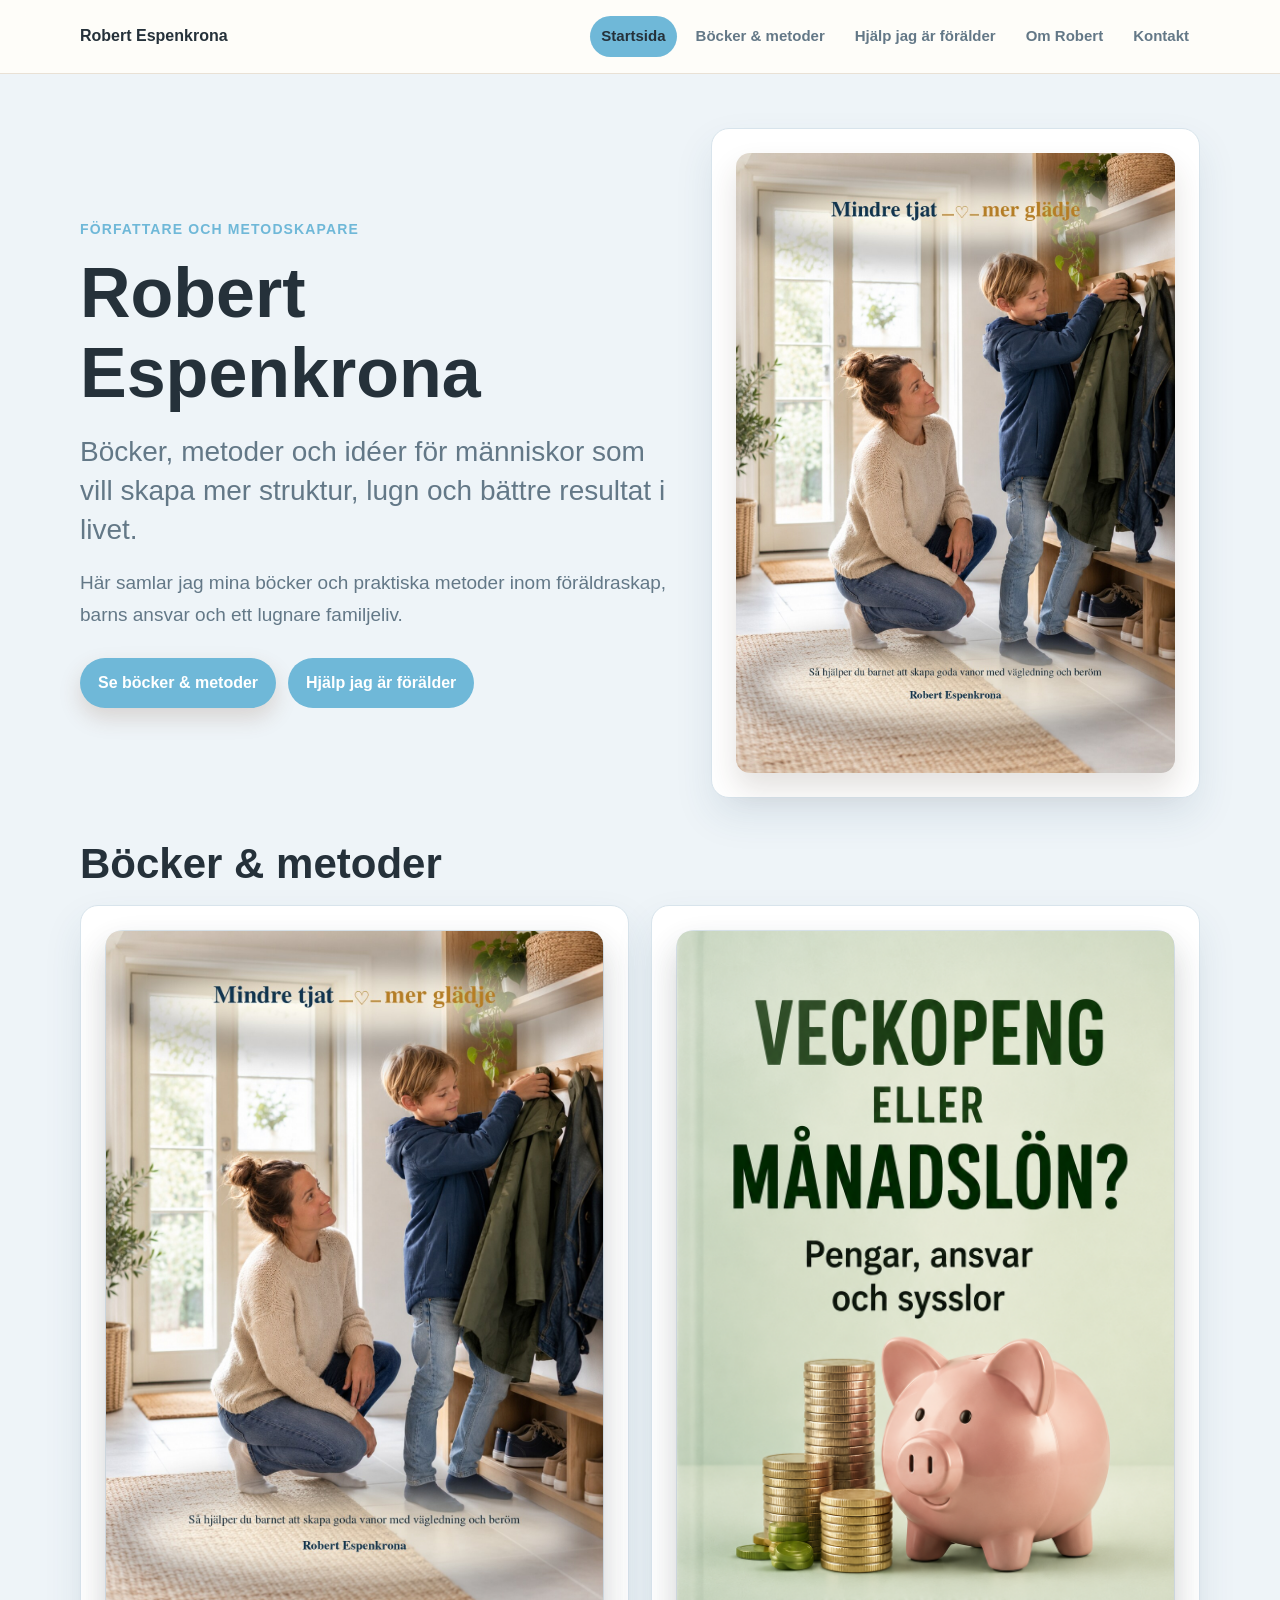
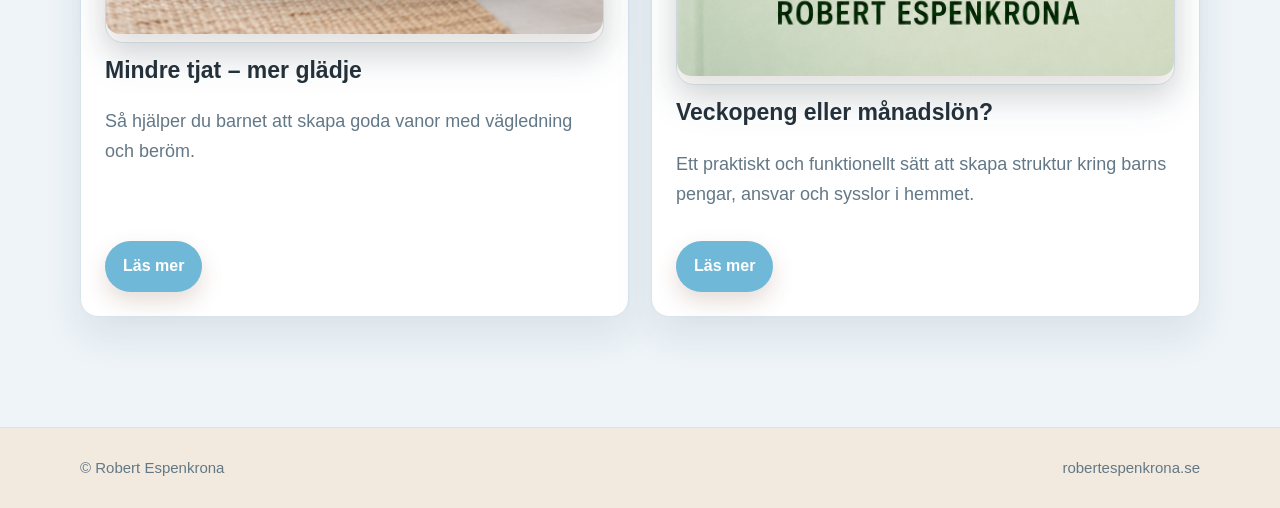
==== index.html @ df51373f "Uppdatera webbplatsen med Mindre tjat – mer glädje" ====
﻿<!doctype html>
<html lang="sv">
<head>
  <meta charset="UTF-8">
  <meta name="viewport" content="width=device-width, initial-scale=1">
  <title>Robert Espenkrona – böcker, metoder och idéer</title>
  <meta name="description" content="Robert Espenkrona skriver praktiska böcker om föräldraskap, barns ansvar och ett lugnare familjeliv.">
  <link rel="canonical" href="https://robertespenkrona.se/">
  <link rel="stylesheet" href="style.css">
</head>
<body>
  <header class="site-header">
    <div class="nav-wrap">
      <a class="brand" href="index.html">Robert Espenkrona</a>
      <nav class="nav" aria-label="Huvudmeny">
        <a href="index.html" aria-current="page">Startsida</a>
        <a href="bocker.html">Böcker &amp; metoder</a>
        <a href="hjalp-jag-ar-foralder.html">Hjälp jag är förälder</a>
        <a href="om-robert.html">Om Robert</a>
        <a href="kontakt.html">Kontakt</a>
      </nav>
    </div>
  </header>

  <main class="page">
    <section class="hero">
      <div>
        <p class="eyebrow">Författare och metodskapare</p>
        <h1>Robert Espenkrona</h1>
        <p class="lead">Böcker, metoder och idéer för människor som vill skapa mer struktur, lugn och bättre resultat i livet.</p>
        <p class="intro">Här samlar jag mina böcker och praktiska metoder inom föräldraskap, barns ansvar och ett lugnare familjeliv.</p>
        <div class="actions">
          <a class="button" href="bocker.html">Se böcker &amp; metoder</a>
          <a class="button secondary" href="hjalp-jag-ar-foralder.html">Hjälp jag är förälder</a>
        </div>
      </div>
      <div class="book-visual hero-image" aria-label="Böcker av Robert Espenkrona">
        <img src="bilder/mindre-tjat-mer-gladje.jpg" alt="Bokomslag till Mindre tjat – mer glädje av Robert Espenkrona">
      </div>
    </section>

    <section class="section">
      <h2>Böcker &amp; metoder</h2>
      <div class="grid two">
        <article class="card">
          <div class="cover"><img src="bilder/mindre-tjat-mer-gladje.jpg" alt="Mindre tjat – mer glädje – bok om vägledning, beröm och goda vanor"></div>
          <h3>Mindre tjat – mer glädje</h3>
          <p>Så hjälper du barnet att skapa goda vanor med vägledning och beröm.</p>
          <a class="button" href="mindre-tjat-mer-gladje.html">Läs mer</a>
        </article>
        <article class="card">
          <div class="cover"><img src="bilder/veckopeng-eller-manadslon.png" alt="Veckopeng eller månadslön – bok om barns pengar och ansvar"></div>
          <h3>Veckopeng eller månadslön?</h3>
          <p>Ett praktiskt och funktionellt sätt att skapa struktur kring barns pengar, ansvar och sysslor i hemmet.</p>
          <a class="button" href="veckopeng-eller-manadslon.html">Läs mer</a>
        </article>
      </div>
    </section>
  </main>

  <footer class="footer">
    <div class="footer-inner">
      <span>© Robert Espenkrona</span>
      <span>robertespenkrona.se</span>
    </div>
  </footer>
</body>
</html>
---- style.css ----
:root {
  --bg: #eef4f8;
  --paper: #ffffff;
  --ink: #25313a;
  --muted: #637887;
  --line: #d8e4ec;
  --accent: #6fb8d8;
  --accent-dark: #4fa3cc;
  --soft: #6fb8d8;
  --green: #dfeef6;
  --blue: #6fb8d8;
  --shadow: 0 18px 38px rgba(38, 82, 110, 0.10);
  --radius: 18px;
  --max: 1120px;
}

* {
  box-sizing: border-box;
}

html {
  scroll-behavior: smooth;
}

body {
  margin: 0;
  color: var(--ink);
  background: var(--bg);
  font-family: Arial, Helvetica, sans-serif;
  line-height: 1.65;
}

a {
  color: inherit;
}

img {
  max-width: 100%;
}

.site-header {
  position: sticky;
  top: 0;
  z-index: 10;
  border-bottom: 1px solid rgba(231, 222, 209, 0.9);
  background: rgba(255, 253, 249, 0.94);
  backdrop-filter: blur(12px);
}

.nav-wrap {
  width: min(100% - 32px, var(--max));
  margin: 0 auto;
  padding: 16px 0;
  display: flex;
  align-items: center;
  justify-content: space-between;
  gap: 20px;
}

.brand {
  flex: 0 0 auto;
  font-weight: 800;
  text-decoration: none;
  letter-spacing: 0;
}

.nav {
  display: flex;
  flex-wrap: wrap;
  justify-content: flex-end;
  gap: 8px;
}

.nav a {
  padding: 8px 11px;
  border-radius: 999px;
  color: var(--muted);
  font-size: 15px;
  font-weight: 700;
  text-decoration: none;
}

.nav a:hover,
.nav a[aria-current="page"] {
  color: var(--ink);
  background: var(--soft);
}

.page {
  width: min(100% - 32px, var(--max));
  margin: 0 auto;
  padding: 54px 0 68px;
}

.hero,
.section,
.feature {
  margin-bottom: 42px;
}

.hero {
  display: grid;
  grid-template-columns: minmax(0, 1.1fr) minmax(280px, 0.9fr);
  gap: 34px;
  align-items: center;
}

.soft-hero {
  align-items: stretch;
}

.eyebrow {
  margin: 0 0 12px;
  color: var(--accent);
  font-size: 14px;
  font-weight: 800;
  letter-spacing: 0.08em;
  text-transform: uppercase;
}

h1,
h2,
h3 {
  margin: 0;
  color: var(--ink);
  line-height: 1.15;
  letter-spacing: 0;
}

h1 {
  max-width: 850px;
  margin-bottom: 18px;
  font-size: clamp(38px, 6vw, 70px);
}

h2 {
  margin-bottom: 16px;
  font-size: clamp(28px, 4vw, 42px);
}

h3 {
  margin-bottom: 10px;
  font-size: 23px;
}

p {
  margin: 0 0 18px;
  font-size: 18px;
}

.lead {
  max-width: 760px;
  color: var(--muted);
  font-size: clamp(21px, 3vw, 28px);
  line-height: 1.4;
}

.intro,
.section-intro {
  max-width: 800px;
  color: var(--muted);
  font-size: 19px;
}

.section-intro {
  margin-bottom: 26px;
}

.actions {
  display: flex;
  flex-wrap: wrap;
  gap: 12px;
  margin-top: 28px;
}

.button {
  display: inline-flex;
  align-items: center;
  justify-content: center;
  min-height: 46px;
  padding: 12px 18px;
  border: 0;
  border-radius: 999px;
  color: #ffffff;
  background: var(--accent);
  box-shadow: 0 10px 22px rgba(117, 69, 41, 0.18);
  font-weight: 800;
  text-align: center;
  text-decoration: none;
}

.button:hover {
  background: var(--accent-dark);
}

.button.secondary {
  color: #ffffff;
  background: var(--accent);
  border-color: var(--accent);
  box-shadow: none;
}

.book-visual,
.cover {
  border: 1px solid var(--line);
  border-radius: var(--radius);
  background: var(--paper);
  box-shadow: var(--shadow);
}

.book-visual {
  min-height: 360px;
  padding: 24px;
  display: grid;
  place-items: center;
}

.book-visual img,
.cover img {
  width: 100%;
  height: auto;
  border-radius: 14px;
  box-shadow: 0 16px 30px rgba(55, 42, 31, 0.14);
}

.grid {
  display: grid;
  grid-template-columns: repeat(3, minmax(0, 1fr));
  gap: 22px;
}

.grid.two,
.info-grid {
  grid-template-columns: repeat(2, minmax(0, 1fr));
}

.info-grid {
  display: grid;
  gap: 18px;
}

.card,
.mini-card {
  border: 1px solid var(--line);
  border-radius: var(--radius);
  background: var(--paper);
  box-shadow: var(--shadow);
}

.card {
  display: flex;
  flex-direction: column;
  gap: 14px;
  min-height: 100%;
  padding: 24px;
}

.mini-card {
  padding: 22px;
}

.card p,
.mini-card p {
  color: var(--muted);
}

.card h2 {
  margin-top: 0;
  margin-bottom: 10px;
  font-size: 23px;
}

.card .button {
  align-self: flex-start;
  margin-top: auto;
}

.price {
  display: inline-flex;
  width: fit-content;
  padding: 6px 11px;
  border-radius: 999px;
  background: var(--green);
  color: #304438;
  font-weight: 800;
}

.content {
  max-width: 880px;
}

.content section {
  margin-top: 36px;
  padding-top: 28px;
  border-top: 1px solid var(--line);
}

.note {
  padding: 24px;
  border: 1px solid var(--line);
  border-radius: var(--radius);
  background: var(--paper);
  box-shadow: var(--shadow);
}

.note h2 {
  font-size: 30px;
}

.contact-box {
  width: min(100%, 660px);
  padding: 26px;
  border: 1px solid var(--line);
  border-radius: var(--radius);
  background: var(--paper);
  box-shadow: var(--shadow);
}

.cta-section {
  display: flex;
  align-items: center;
  justify-content: space-between;
  gap: 26px;
  padding: 30px;
  border: 1px solid var(--line);
  border-radius: var(--radius);
  background: var(--paper);
  box-shadow: var(--shadow);
}

.cta-section p {
  color: var(--muted);
}

.cta-section .button {
  flex: 0 0 auto;
}

.footer {
  border-top: 1px solid var(--line);
  color: var(--muted);
  background: #f2eadf;
}

.footer-inner {
  width: min(100% - 32px, var(--max));
  margin: 0 auto;
  padding: 28px 0;
  display: flex;
  justify-content: space-between;
  gap: 18px;
  flex-wrap: wrap;
  font-size: 15px;
}

@media (max-width: 900px) {
  .nav-wrap,
  .hero,
  .cta-section {
    display: block;
  }

  .nav {
    justify-content: flex-start;
    margin-top: 12px;
  }

  .book-visual,
  .note {
    margin-top: 28px;
    min-height: 0;
  }

  .grid,
  .grid.two,
  .info-grid {
    grid-template-columns: 1fr;
  }

  .cta-section .button {
    margin-top: 10px;
  }
}

@media (max-width: 560px) {
  .page {
    width: min(100% - 24px, var(--max));
    padding: 34px 0 52px;
  }

  .nav-wrap {
    width: min(100% - 24px, var(--max));
  }

  .nav {
    gap: 6px;
  }

  .nav a {
    padding: 7px 9px;
    font-size: 14px;
  }

  h1 {
    font-size: 36px;
  }

  .lead {
    font-size: 21px;
  }

  .actions,
  .button {
    width: 100%;
  }

  .card,
  .note,
  .contact-box,
  .cta-section {
    padding: 20px;
  }
}
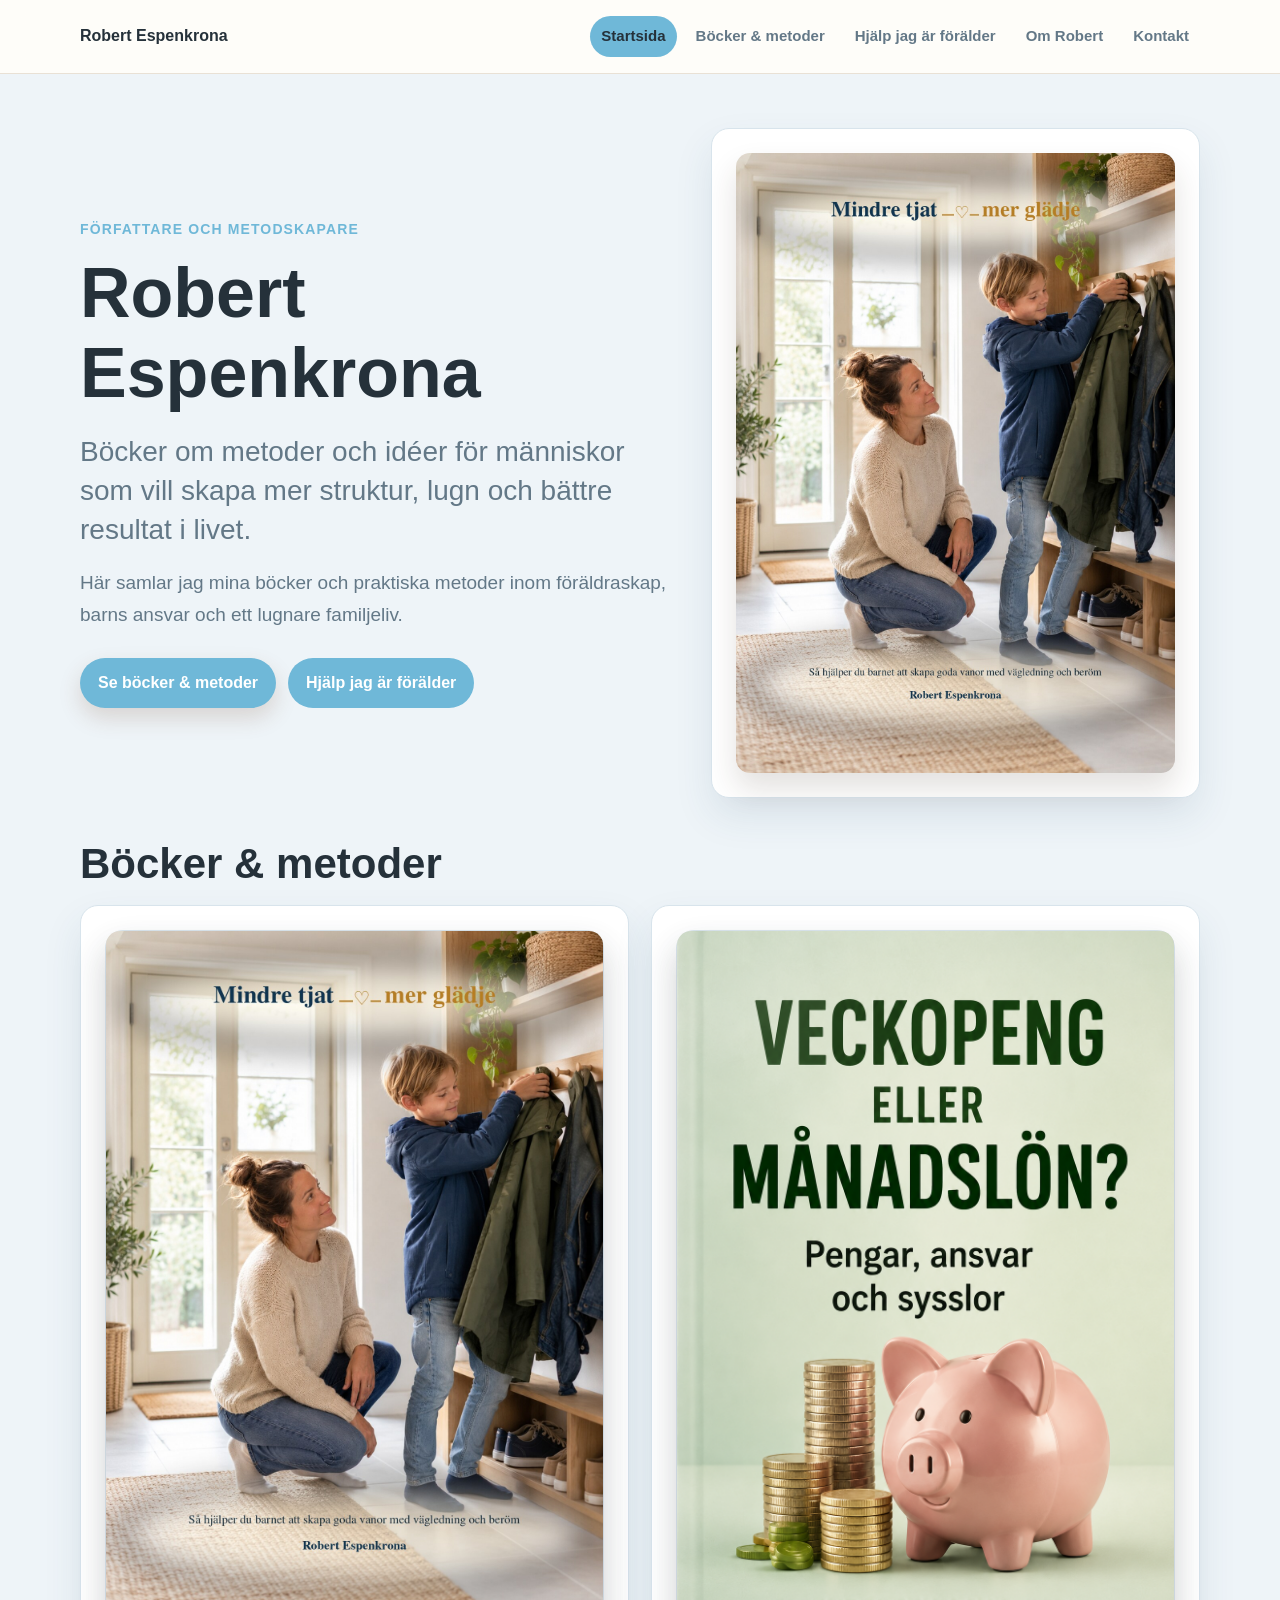
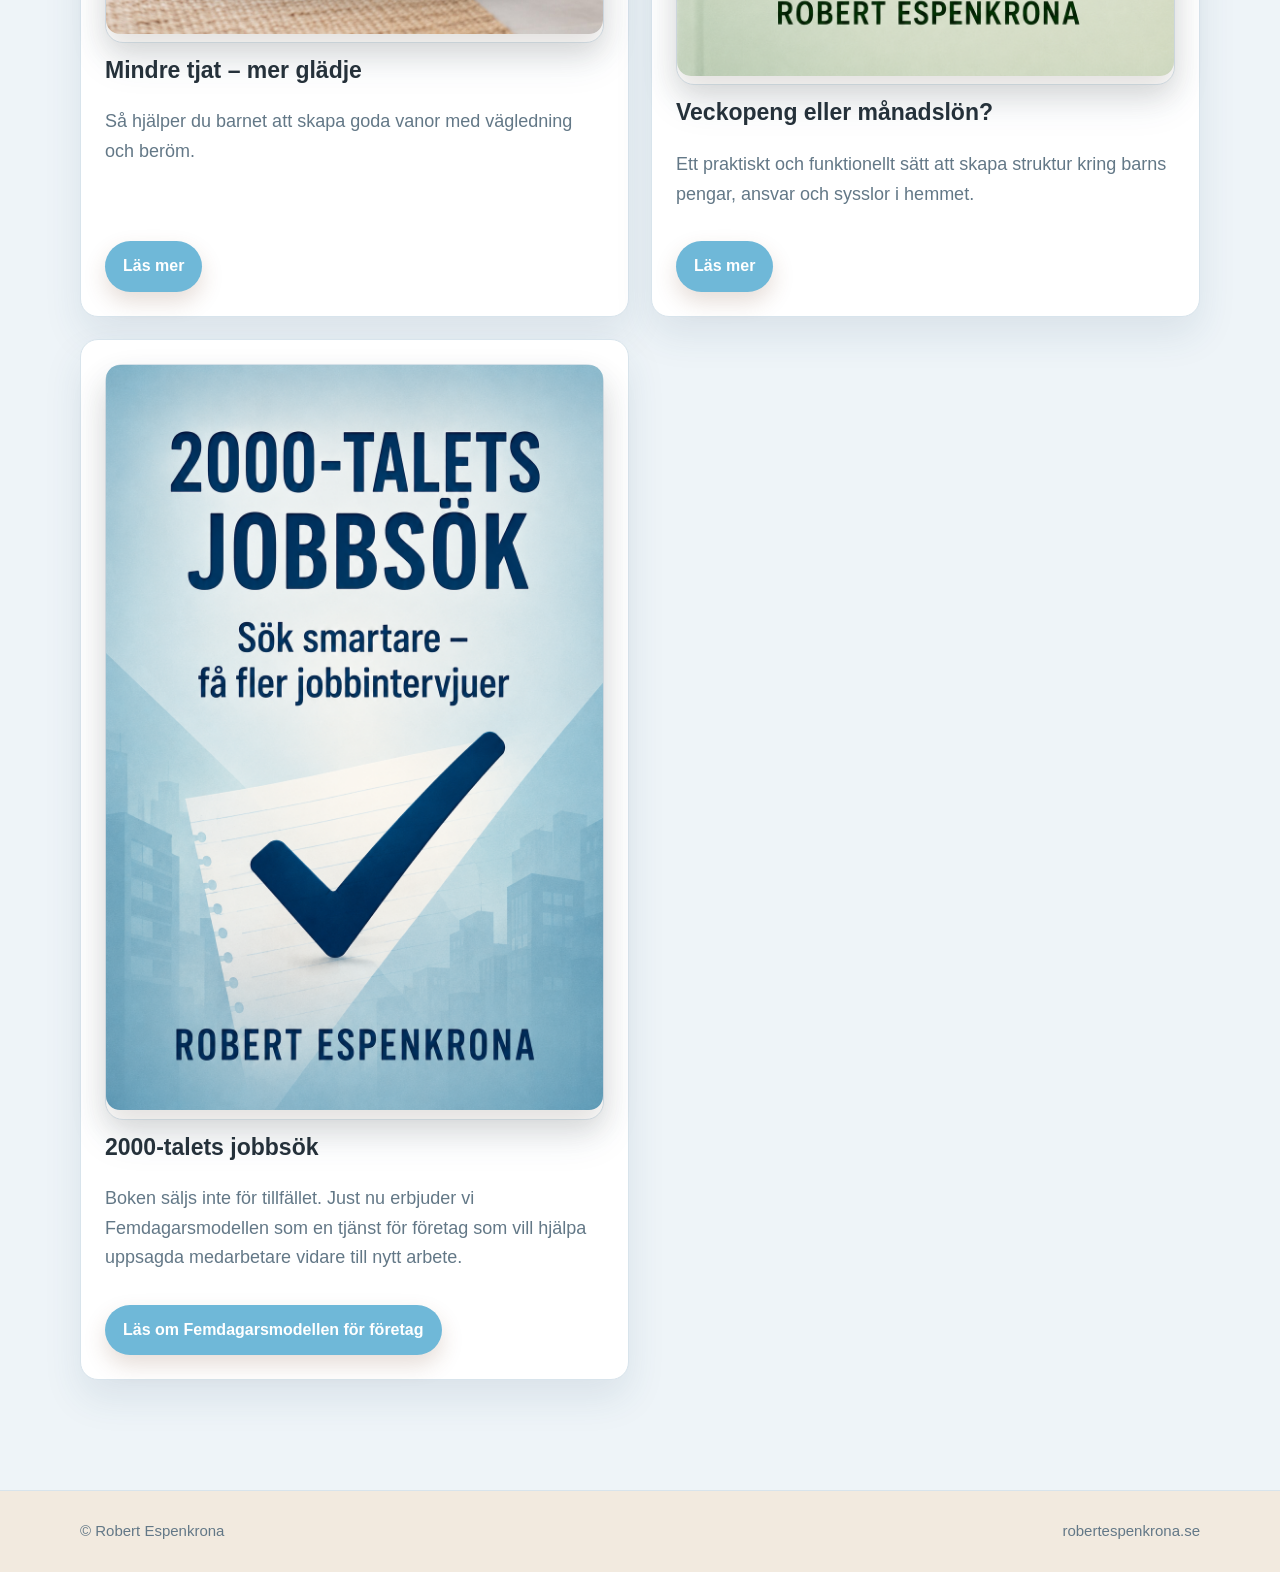
==== commit 633063aa: "Samla böckerna på startsidan och ta bort den separata boksidan" ====
--- a/index.html
+++ b/index.html
@@ -14,7 +14,7 @@
       <a class="brand" href="index.html">Robert Espenkrona</a>
       <nav class="nav" aria-label="Huvudmeny">
         <a href="index.html" aria-current="page">Startsida</a>
-        <a href="bocker.html">Böcker &amp; metoder</a>
+        <a href="#bocker-metoder">Böcker &amp; metoder</a>
         <a href="hjalp-jag-ar-foralder.html">Hjälp jag är förälder</a>
         <a href="om-robert.html">Om Robert</a>
         <a href="kontakt.html">Kontakt</a>
@@ -27,10 +27,10 @@
       <div>
         <p class="eyebrow">Författare och metodskapare</p>
         <h1>Robert Espenkrona</h1>
-        <p class="lead">Böcker, metoder och idéer för människor som vill skapa mer struktur, lugn och bättre resultat i livet.</p>
+        <p class="lead">Böcker om metoder och idéer för människor som vill skapa mer struktur, lugn och bättre resultat i livet.</p>
         <p class="intro">Här samlar jag mina böcker och praktiska metoder inom föräldraskap, barns ansvar och ett lugnare familjeliv.</p>
         <div class="actions">
-          <a class="button" href="bocker.html">Se böcker &amp; metoder</a>
+          <a class="button" href="#bocker-metoder">Se böcker &amp; metoder</a>
           <a class="button secondary" href="hjalp-jag-ar-foralder.html">Hjälp jag är förälder</a>
         </div>
       </div>
@@ -39,7 +39,7 @@
       </div>
     </section>
 
-    <section class="section">
+    <section class="section" id="bocker-metoder">
       <h2>Böcker &amp; metoder</h2>
       <div class="grid two">
         <article class="card">
@@ -53,6 +53,12 @@
           <h3>Veckopeng eller månadslön?</h3>
           <p>Ett praktiskt och funktionellt sätt att skapa struktur kring barns pengar, ansvar och sysslor i hemmet.</p>
           <a class="button" href="veckopeng-eller-manadslon.html">Läs mer</a>
+        </article>
+        <article class="card">
+          <div class="cover"><img src="bilder/jobbsok.png" alt="2000-talets jobbsök – Robert Espenkrona"></div>
+          <h3>2000-talets jobbsök</h3>
+          <p>Boken säljs inte för tillfället. Just nu erbjuder vi Femdagarsmodellen som en tjänst för företag som vill hjälpa uppsagda medarbetare vidare till nytt arbete.</p>
+          <a class="button" href="https://femdagarsmodellen-foretag.robertespenkrona.se">Läs om Femdagarsmodellen för företag</a>
         </article>
       </div>
     </section>
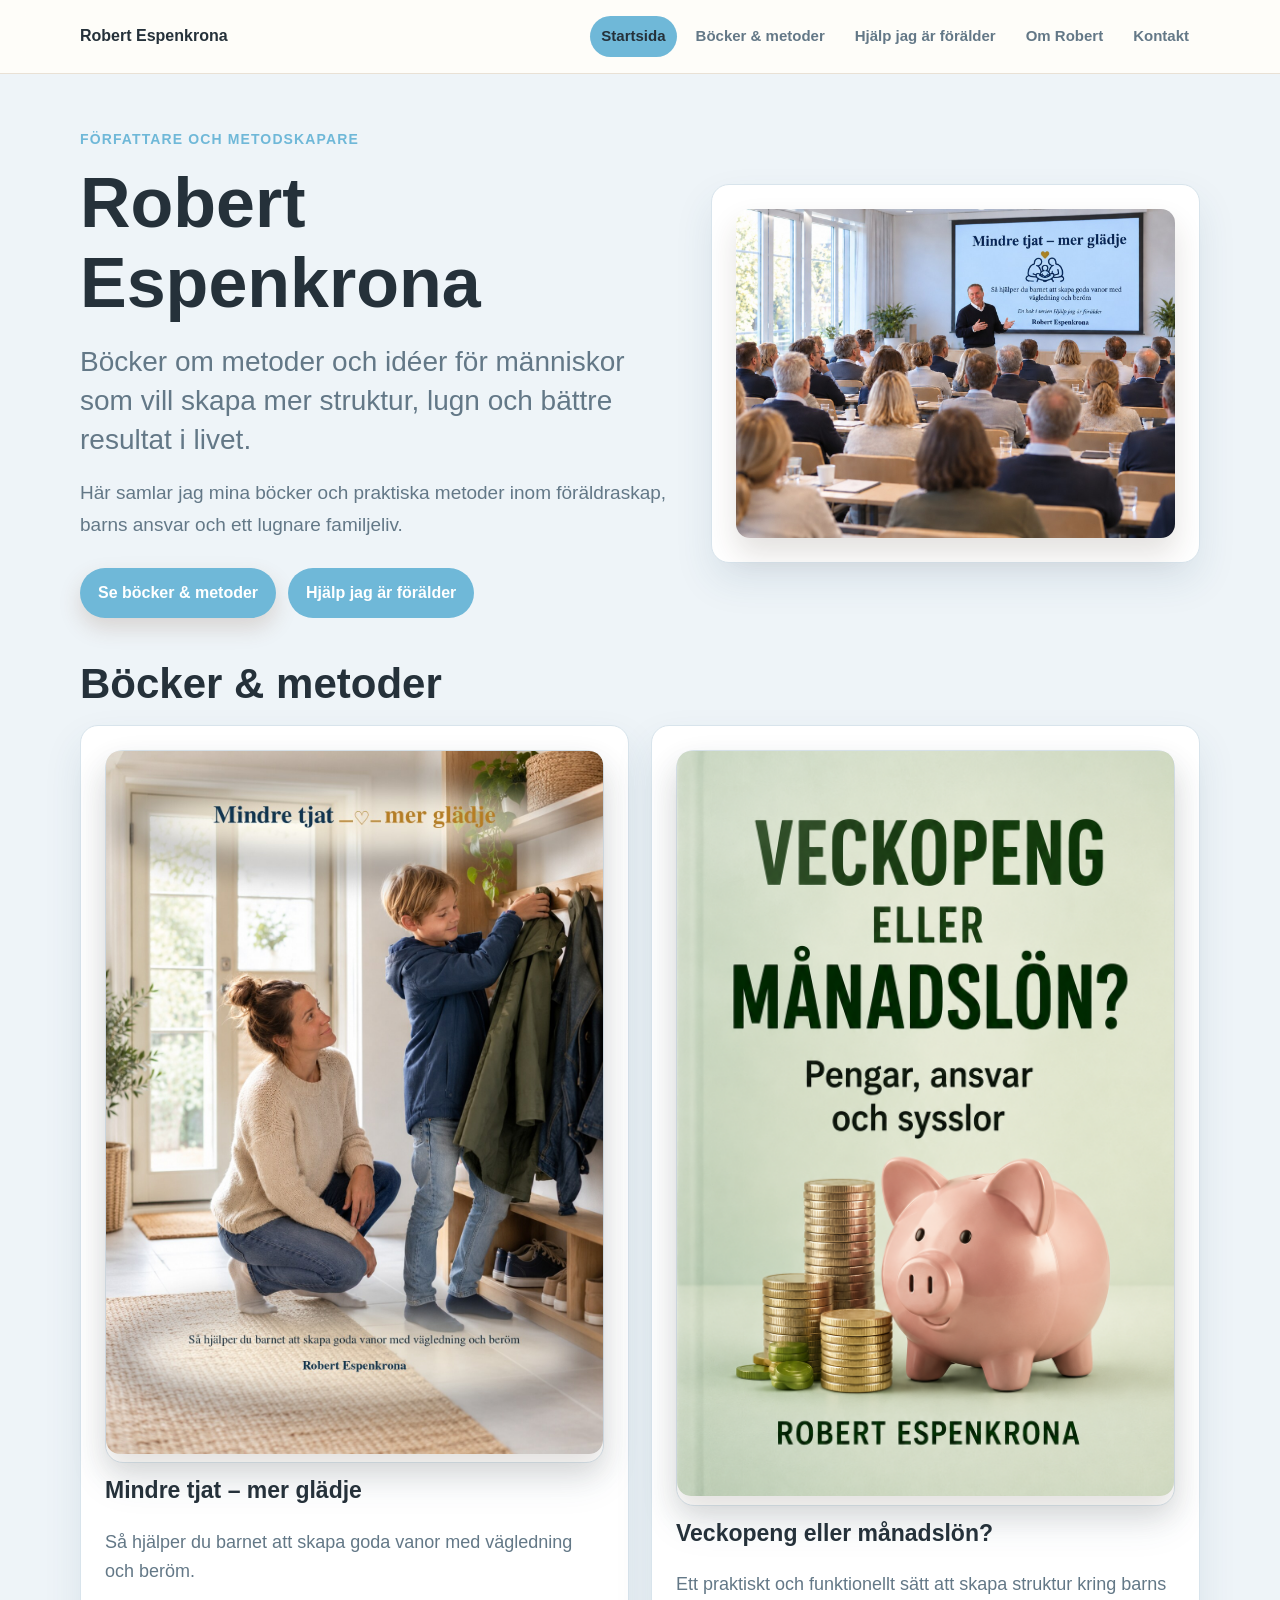
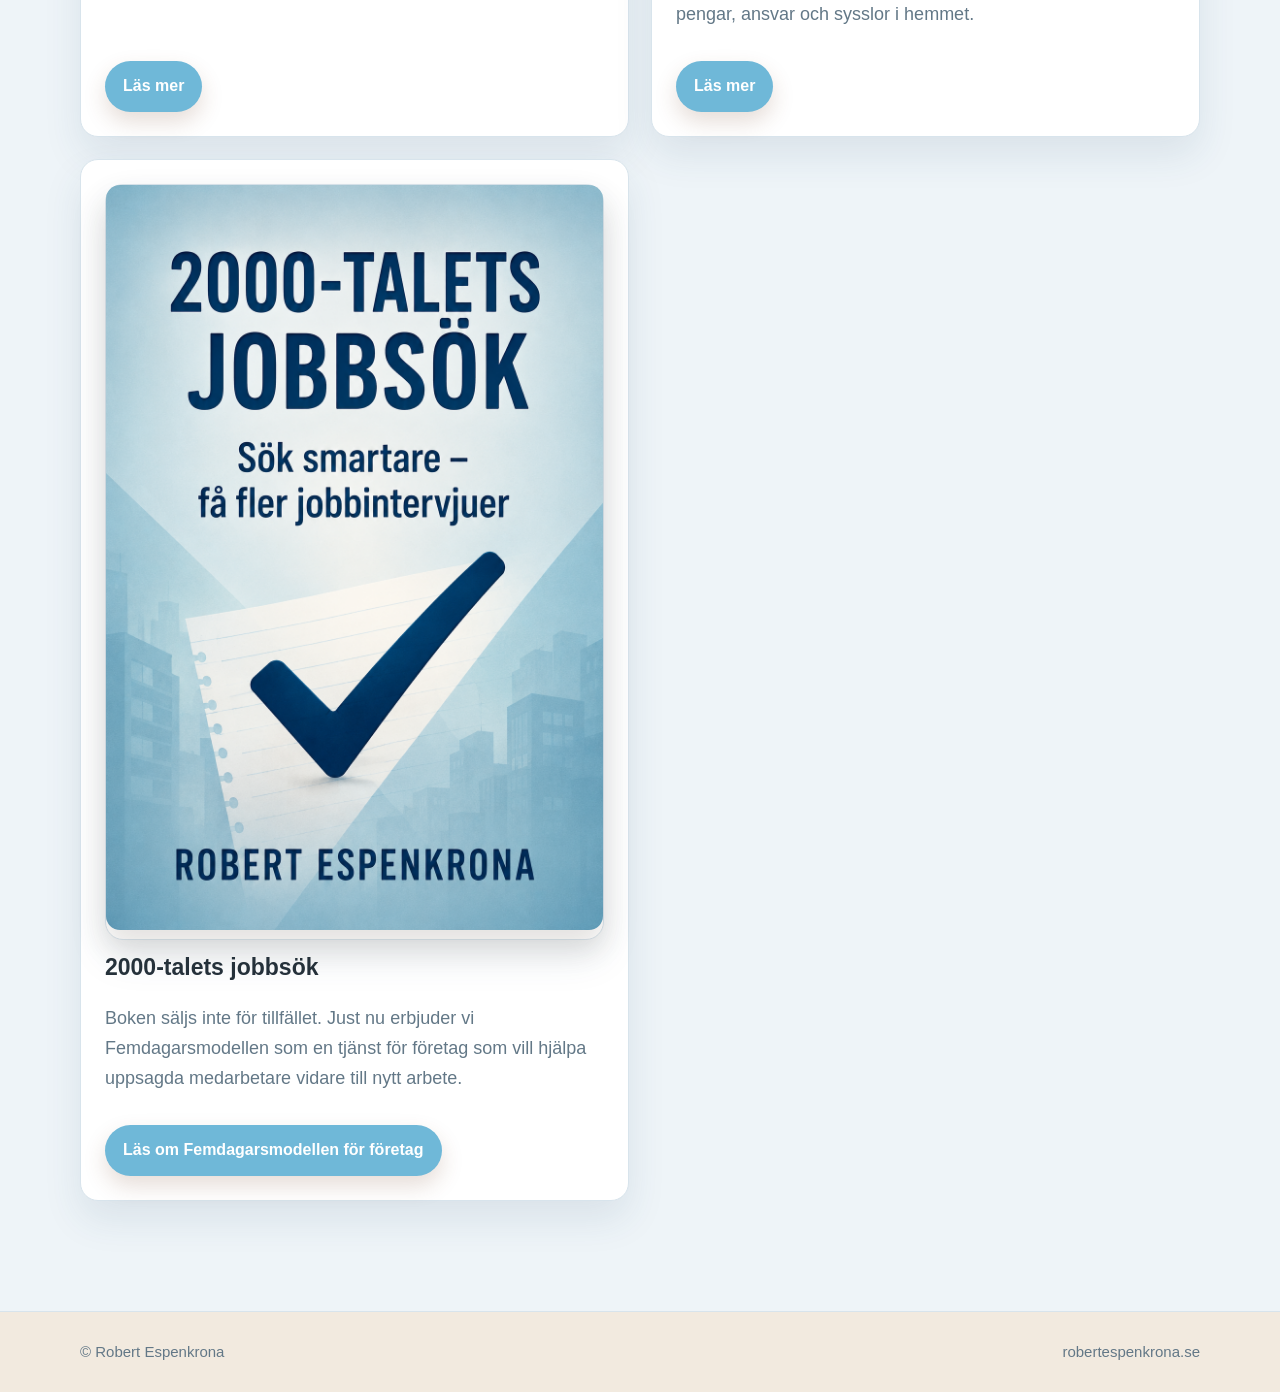
==== commit 6cfa89b2: "Byt startsidans bokomslag mot godkänd föreläsningsbild" ====
--- a/index.html
+++ b/index.html
@@ -34,8 +34,8 @@
           <a class="button secondary" href="hjalp-jag-ar-foralder.html">Hjälp jag är förälder</a>
         </div>
       </div>
-      <div class="book-visual hero-image" aria-label="Böcker av Robert Espenkrona">
-        <img src="bilder/mindre-tjat-mer-gladje.jpg" alt="Bokomslag till Mindre tjat – mer glädje av Robert Espenkrona">
+      <div class="book-visual hero-image" aria-label="Illustration av Robert som föreläsare">
+        <img src="bilder/robert-forelaser.jpg" alt="AI-skapad illustration av Robert Espenkrona som föreläser om Mindre tjat – mer glädje inför en grupp">
       </div>
     </section>
 
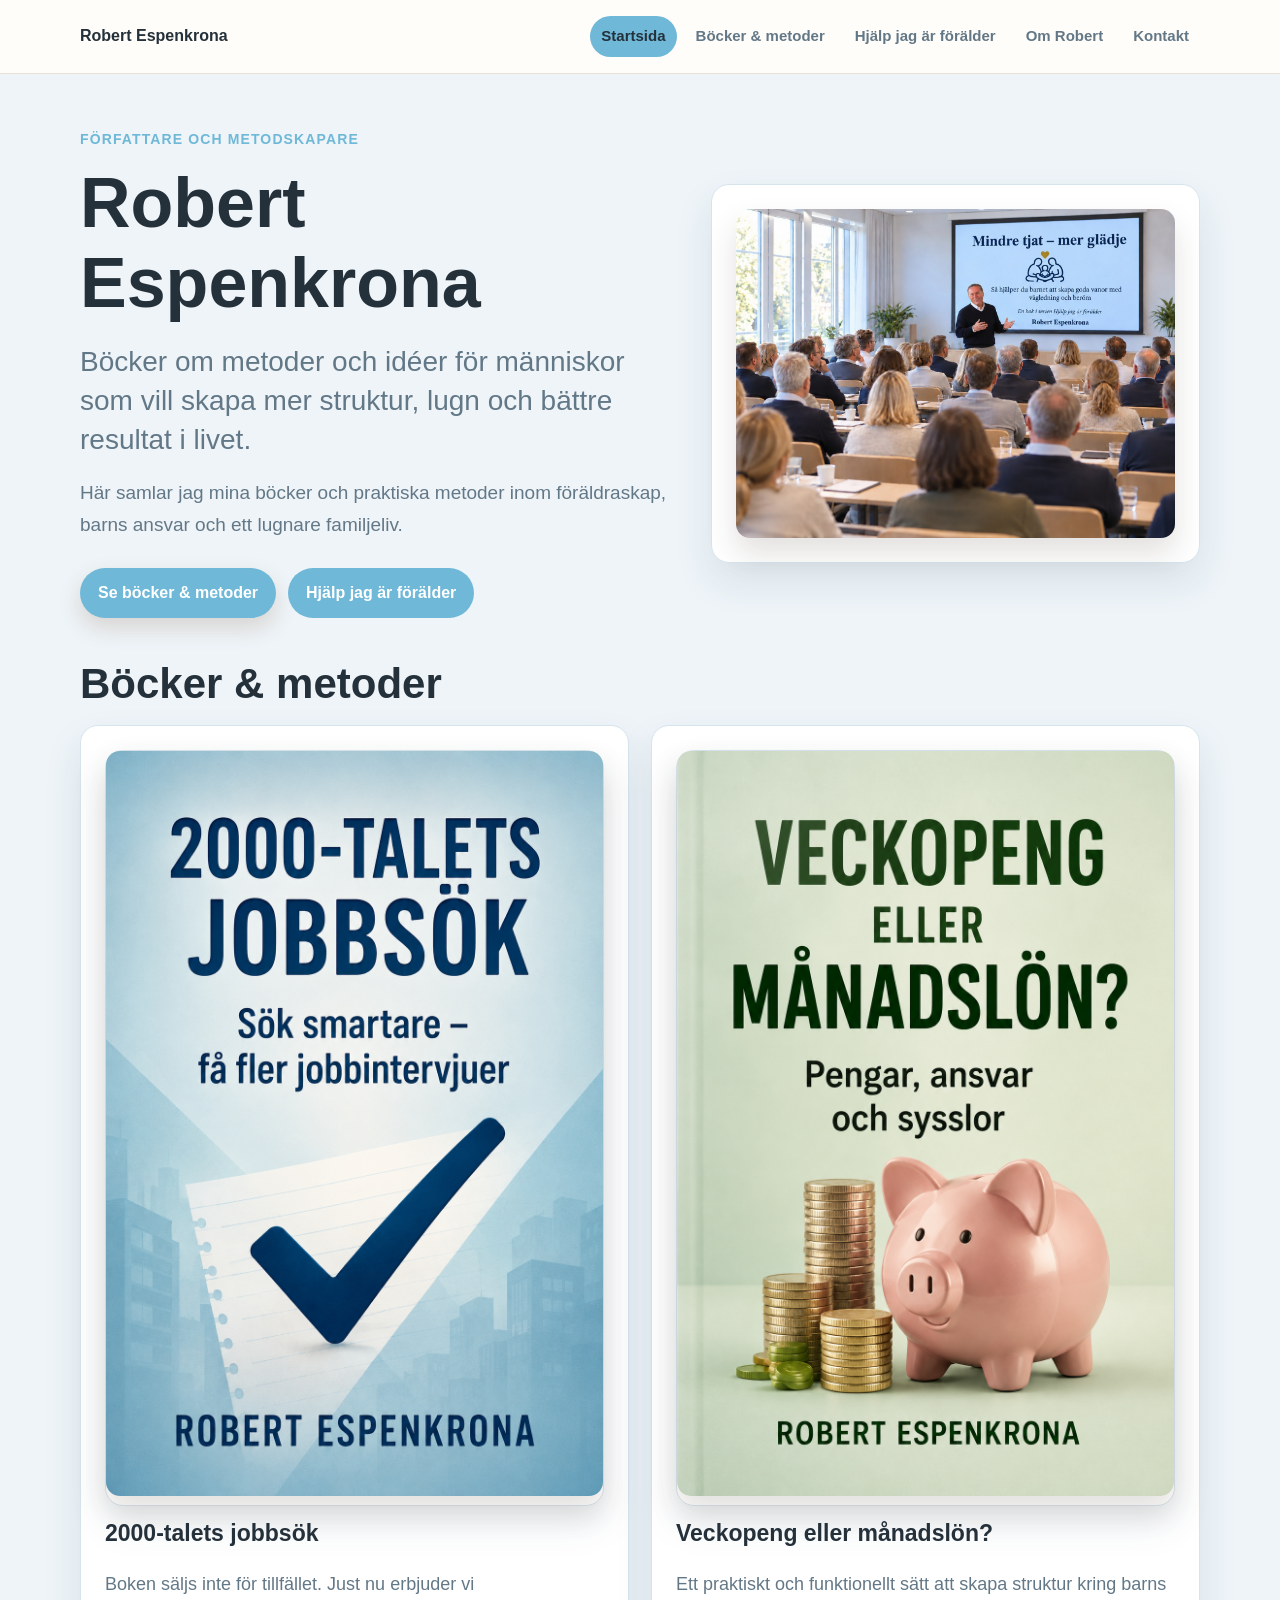
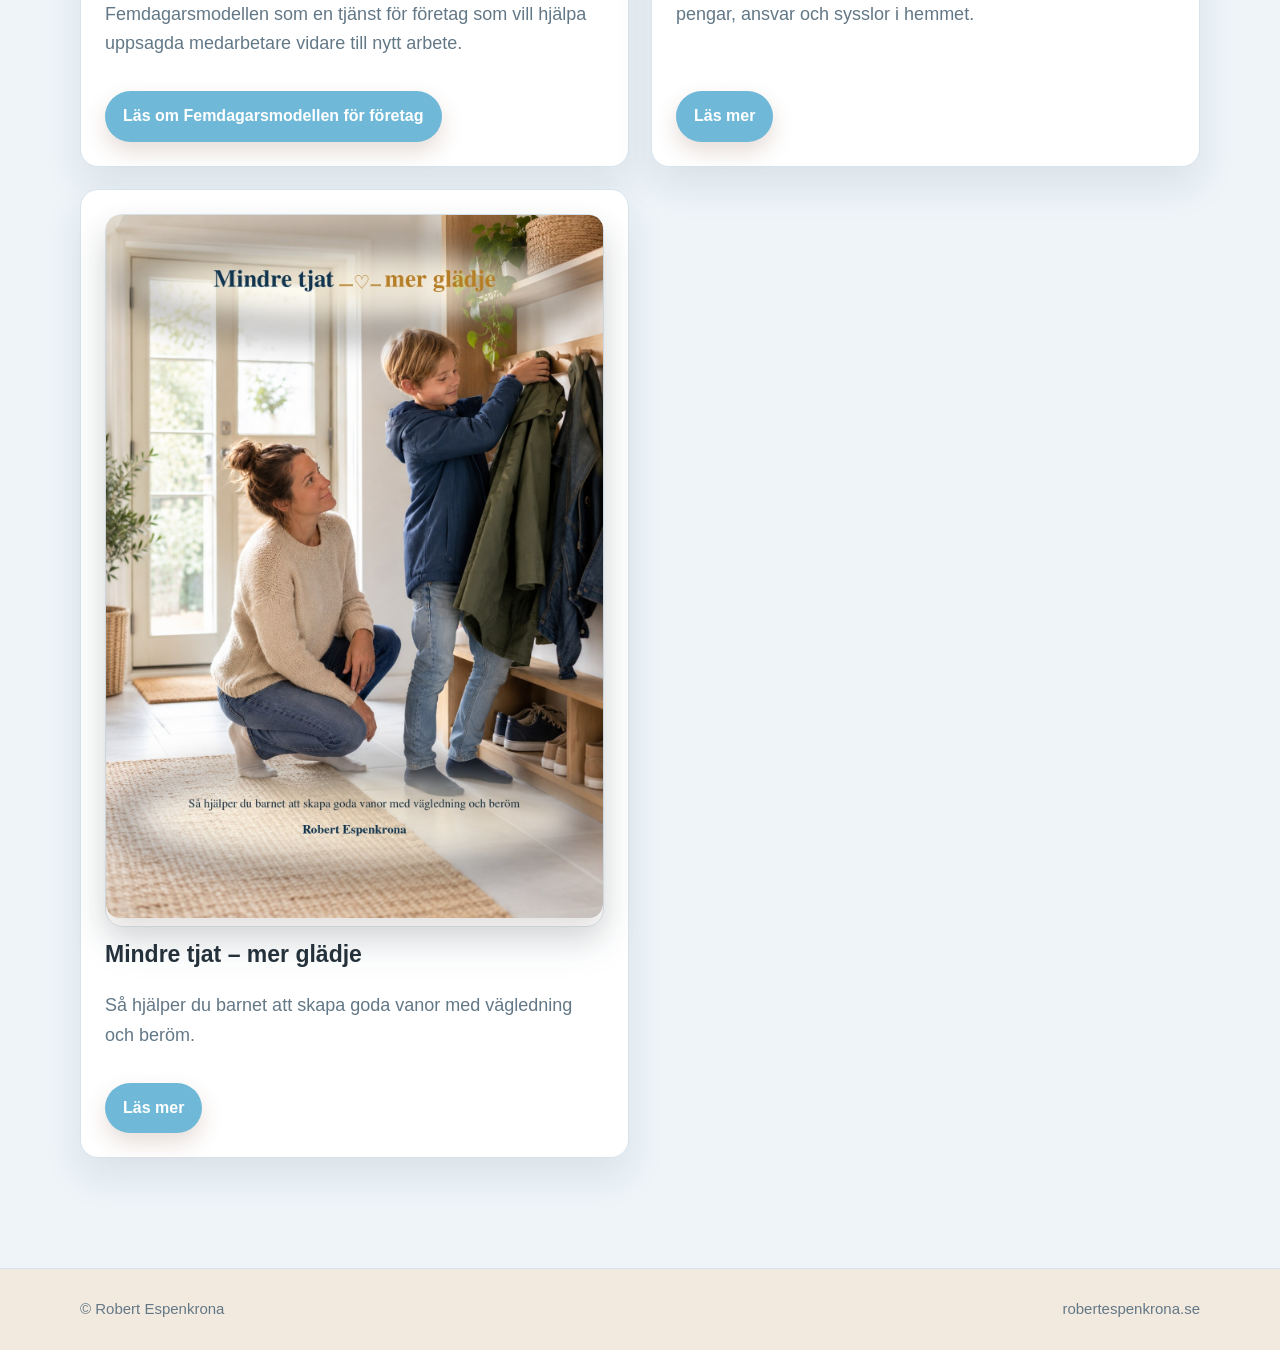
==== commit ae2170e9: "Byt plats på 2000-talets jobbsök och Mindre tjat på startsidan" ====
--- a/index.html
+++ b/index.html
@@ -43,10 +43,10 @@
       <h2>Böcker &amp; metoder</h2>
       <div class="grid two">
         <article class="card">
-          <div class="cover"><img src="bilder/mindre-tjat-mer-gladje.jpg" alt="Mindre tjat – mer glädje – bok om vägledning, beröm och goda vanor"></div>
-          <h3>Mindre tjat – mer glädje</h3>
-          <p>Så hjälper du barnet att skapa goda vanor med vägledning och beröm.</p>
-          <a class="button" href="mindre-tjat-mer-gladje.html">Läs mer</a>
+          <div class="cover"><img src="bilder/jobbsok.png" alt="2000-talets jobbsök – Robert Espenkrona"></div>
+          <h3>2000-talets jobbsök</h3>
+          <p>Boken säljs inte för tillfället. Just nu erbjuder vi Femdagarsmodellen som en tjänst för företag som vill hjälpa uppsagda medarbetare vidare till nytt arbete.</p>
+          <a class="button" href="https://femdagarsmodellen-foretag.robertespenkrona.se">Läs om Femdagarsmodellen för företag</a>
         </article>
         <article class="card">
           <div class="cover"><img src="bilder/veckopeng-eller-manadslon.png" alt="Veckopeng eller månadslön – bok om barns pengar och ansvar"></div>
@@ -55,10 +55,10 @@
           <a class="button" href="veckopeng-eller-manadslon.html">Läs mer</a>
         </article>
         <article class="card">
-          <div class="cover"><img src="bilder/jobbsok.png" alt="2000-talets jobbsök – Robert Espenkrona"></div>
-          <h3>2000-talets jobbsök</h3>
-          <p>Boken säljs inte för tillfället. Just nu erbjuder vi Femdagarsmodellen som en tjänst för företag som vill hjälpa uppsagda medarbetare vidare till nytt arbete.</p>
-          <a class="button" href="https://femdagarsmodellen-foretag.robertespenkrona.se">Läs om Femdagarsmodellen för företag</a>
+          <div class="cover"><img src="bilder/mindre-tjat-mer-gladje.jpg" alt="Mindre tjat – mer glädje – bok om vägledning, beröm och goda vanor"></div>
+          <h3>Mindre tjat – mer glädje</h3>
+          <p>Så hjälper du barnet att skapa goda vanor med vägledning och beröm.</p>
+          <a class="button" href="mindre-tjat-mer-gladje.html">Läs mer</a>
         </article>
       </div>
     </section>
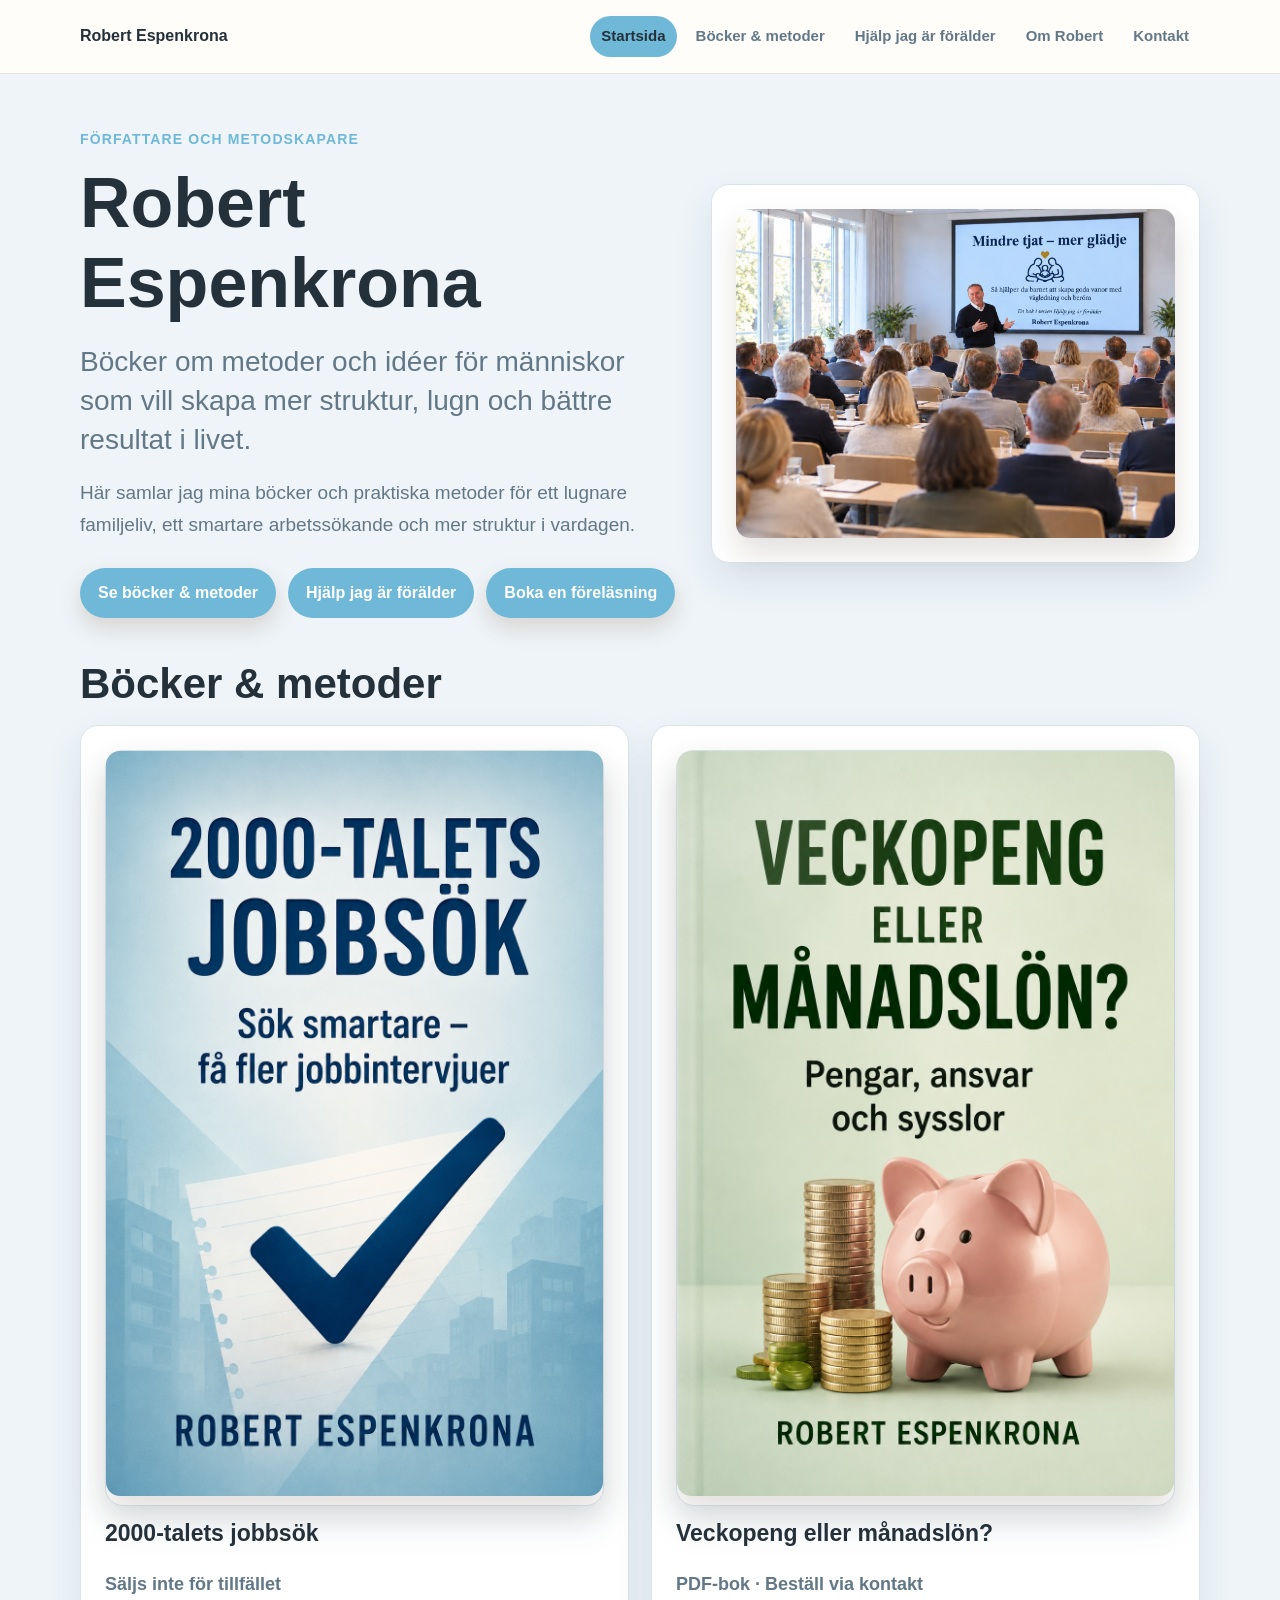
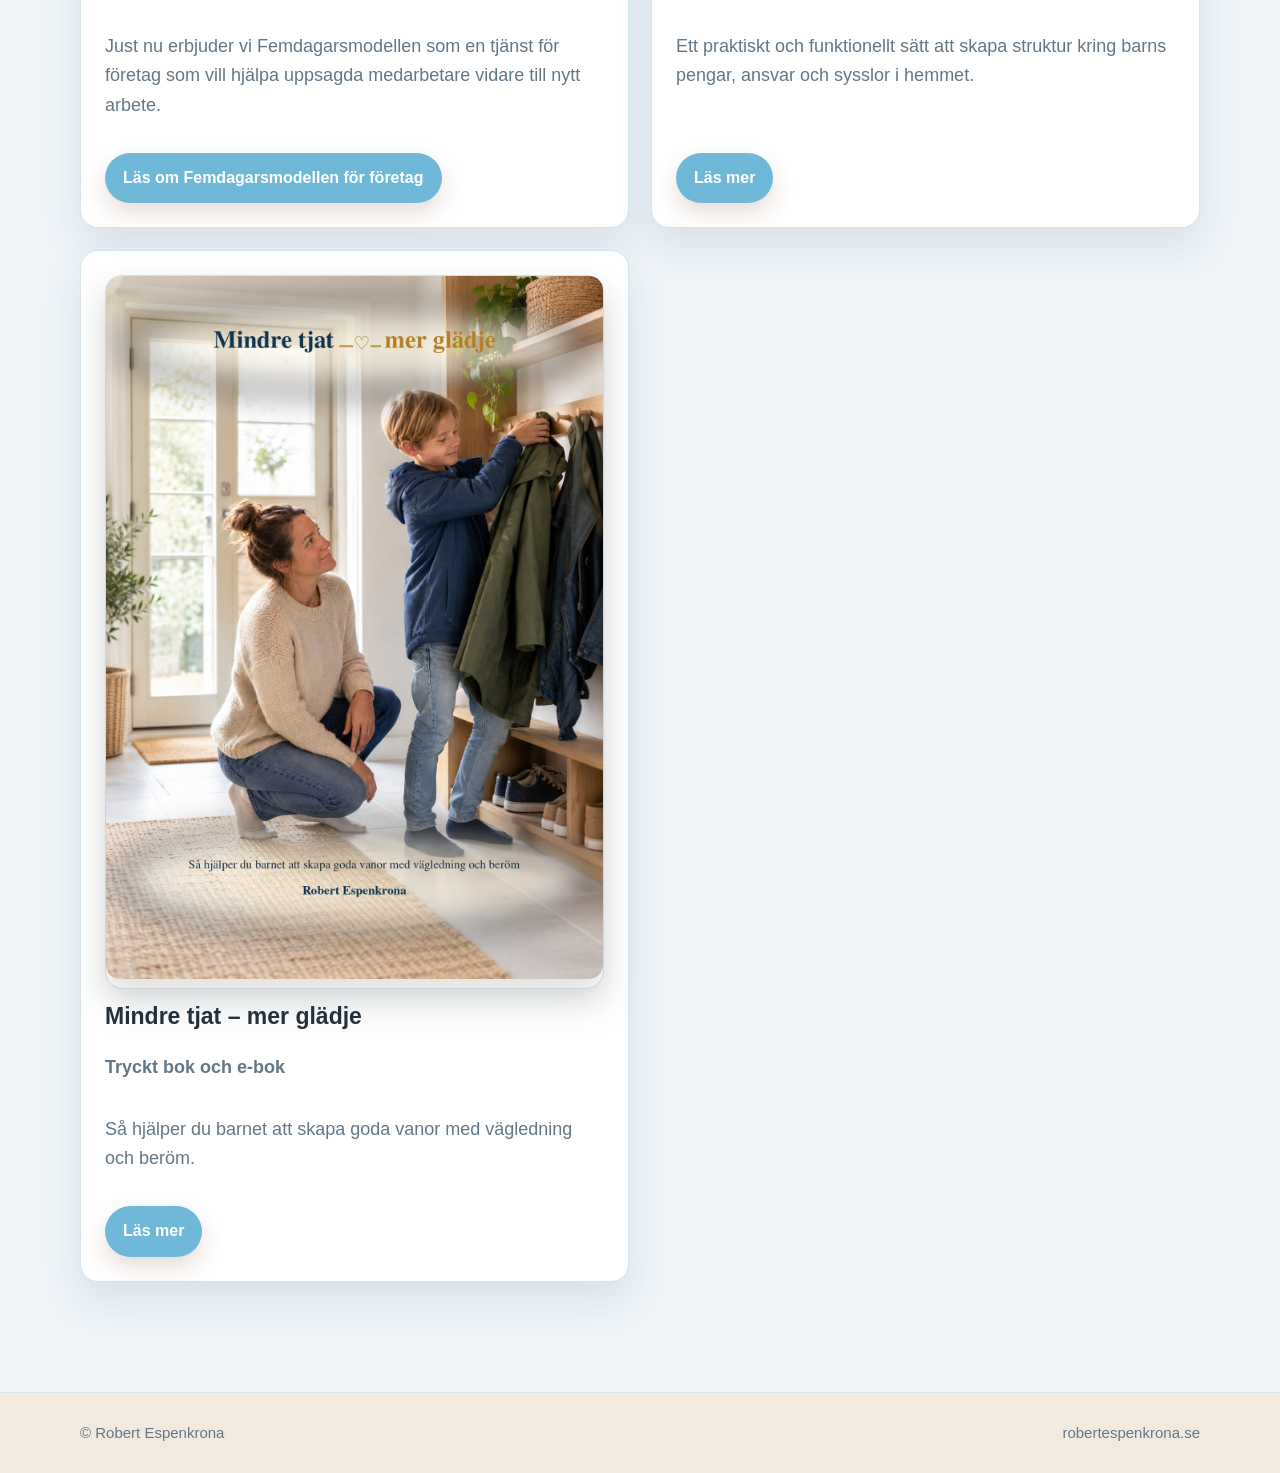
==== commit f9098638: "Bredda startsidans introduktion och tydliggör föreläsningar och bokformat" ====
--- a/index.html
+++ b/index.html
@@ -28,10 +28,11 @@
         <p class="eyebrow">Författare och metodskapare</p>
         <h1>Robert Espenkrona</h1>
         <p class="lead">Böcker om metoder och idéer för människor som vill skapa mer struktur, lugn och bättre resultat i livet.</p>
-        <p class="intro">Här samlar jag mina böcker och praktiska metoder inom föräldraskap, barns ansvar och ett lugnare familjeliv.</p>
+        <p class="intro">Här samlar jag mina böcker och praktiska metoder för ett lugnare familjeliv, ett smartare arbetssökande och mer struktur i vardagen.</p>
         <div class="actions">
           <a class="button" href="#bocker-metoder">Se böcker &amp; metoder</a>
           <a class="button secondary" href="hjalp-jag-ar-foralder.html">Hjälp jag är förälder</a>
+          <a class="button" href="kontakt.html">Boka en föreläsning</a>
         </div>
       </div>
       <div class="book-visual hero-image" aria-label="Illustration av Robert som föreläsare">
@@ -45,18 +46,21 @@
         <article class="card">
           <div class="cover"><img src="bilder/jobbsok.png" alt="2000-talets jobbsök – Robert Espenkrona"></div>
           <h3>2000-talets jobbsök</h3>
-          <p>Boken säljs inte för tillfället. Just nu erbjuder vi Femdagarsmodellen som en tjänst för företag som vill hjälpa uppsagda medarbetare vidare till nytt arbete.</p>
+          <p><strong>Säljs inte för tillfället</strong></p>
+          <p>Just nu erbjuder vi Femdagarsmodellen som en tjänst för företag som vill hjälpa uppsagda medarbetare vidare till nytt arbete.</p>
           <a class="button" href="https://femdagarsmodellen-foretag.robertespenkrona.se">Läs om Femdagarsmodellen för företag</a>
         </article>
         <article class="card">
           <div class="cover"><img src="bilder/veckopeng-eller-manadslon.png" alt="Veckopeng eller månadslön – bok om barns pengar och ansvar"></div>
           <h3>Veckopeng eller månadslön?</h3>
+          <p><strong>PDF-bok · Beställ via kontakt</strong></p>
           <p>Ett praktiskt och funktionellt sätt att skapa struktur kring barns pengar, ansvar och sysslor i hemmet.</p>
           <a class="button" href="veckopeng-eller-manadslon.html">Läs mer</a>
         </article>
         <article class="card">
           <div class="cover"><img src="bilder/mindre-tjat-mer-gladje.jpg" alt="Mindre tjat – mer glädje – bok om vägledning, beröm och goda vanor"></div>
           <h3>Mindre tjat – mer glädje</h3>
+          <p><strong>Tryckt bok och e-bok</strong></p>
           <p>Så hjälper du barnet att skapa goda vanor med vägledning och beröm.</p>
           <a class="button" href="mindre-tjat-mer-gladje.html">Läs mer</a>
         </article>
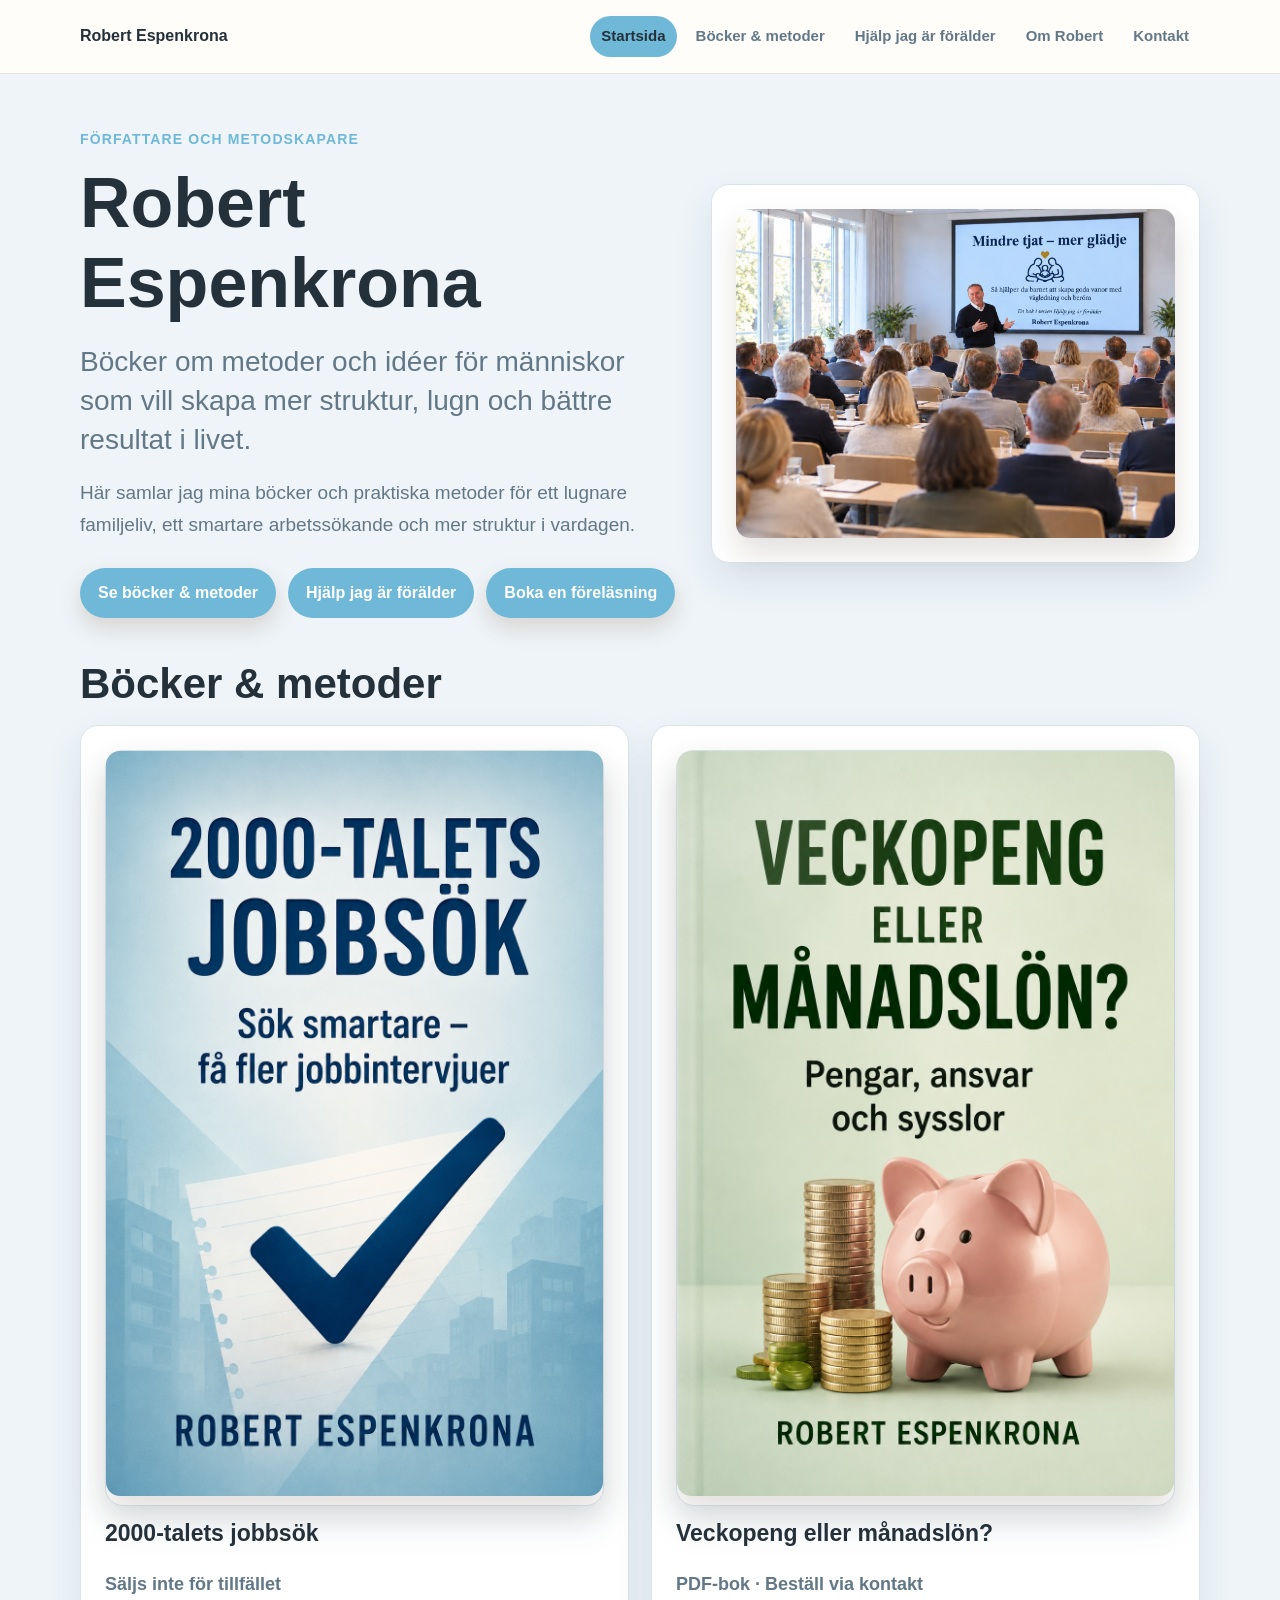
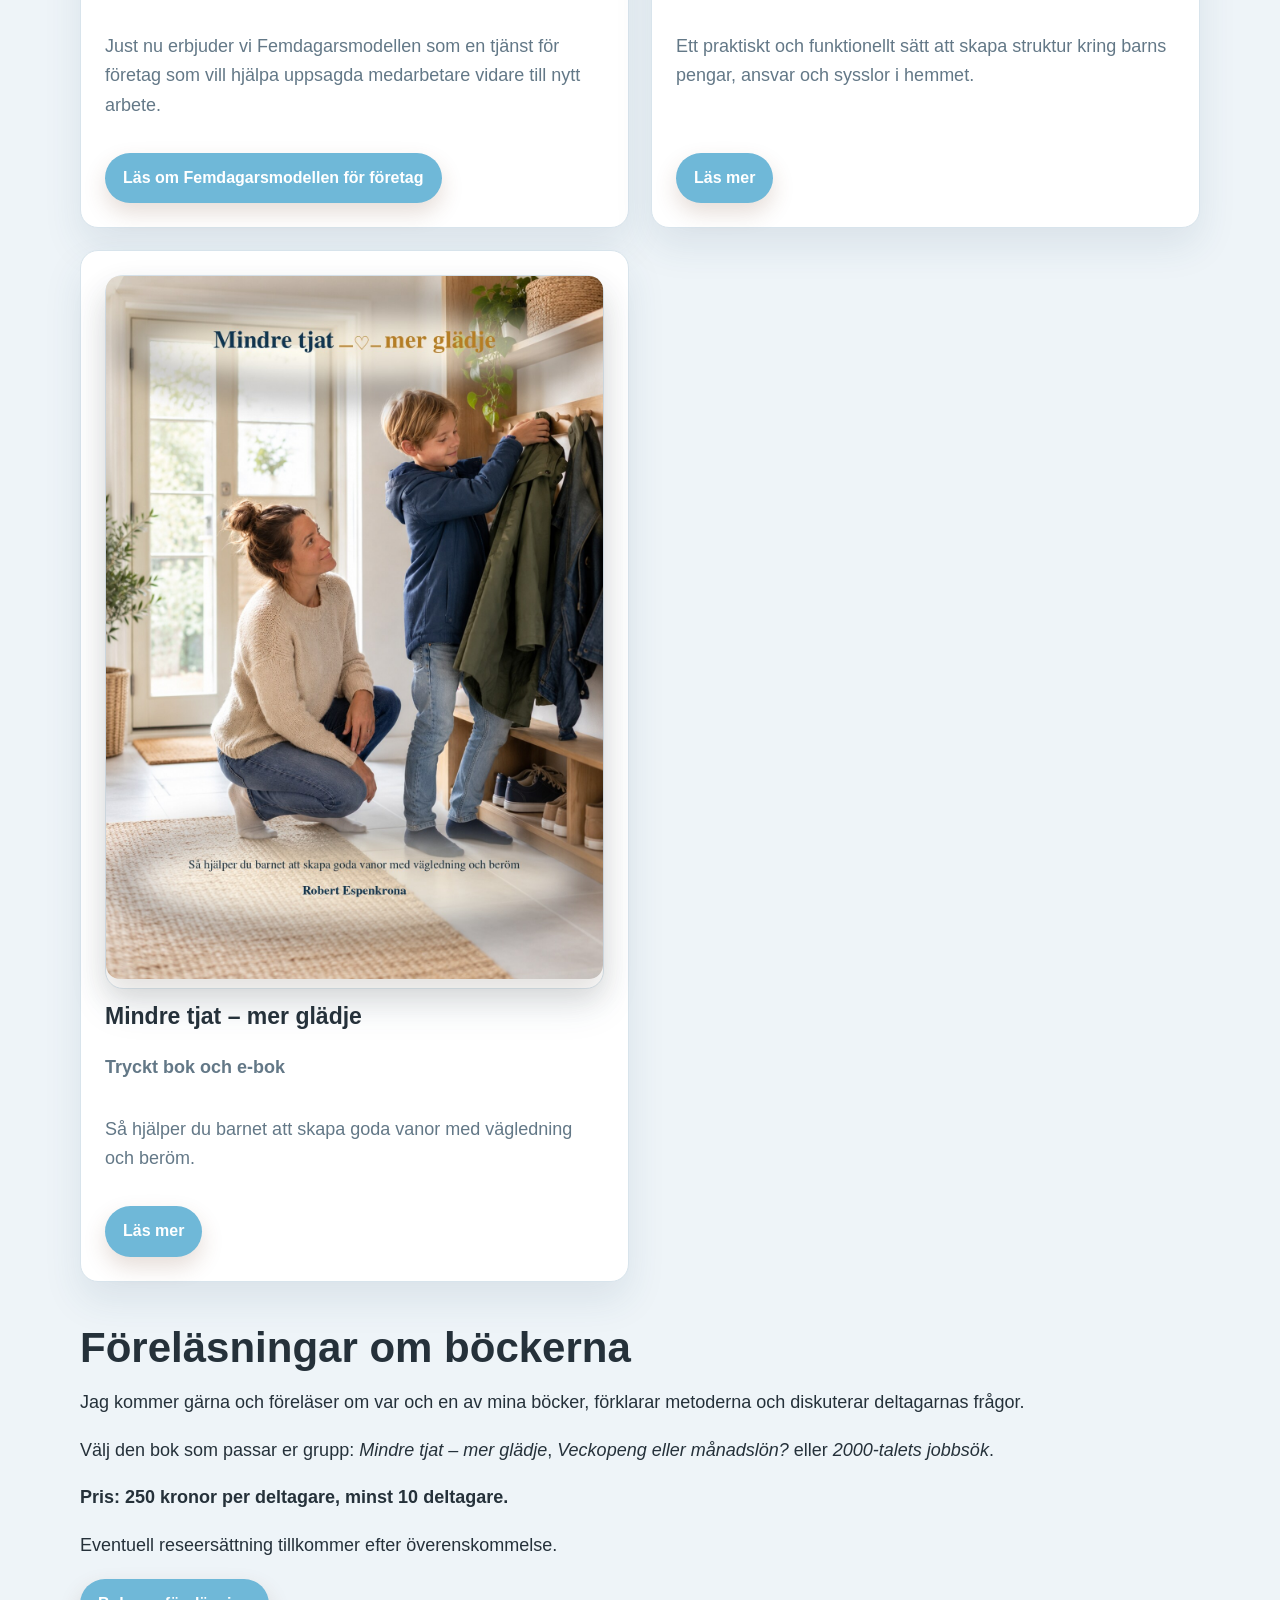
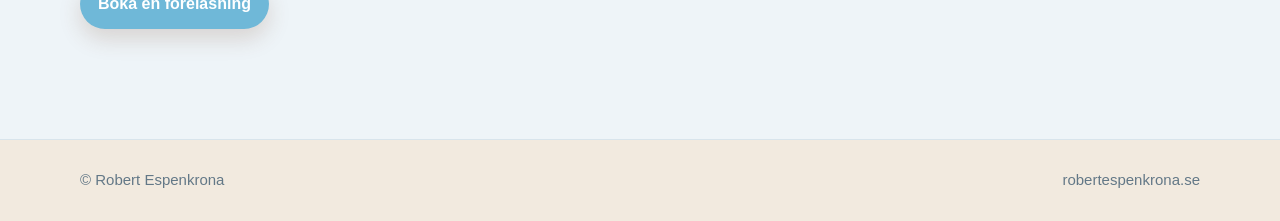
==== commit 7d730521: "Lägg till egen sektion för föreläsningar om samtliga böcker" ====
--- a/index.html
+++ b/index.html
@@ -32,7 +32,7 @@
         <div class="actions">
           <a class="button" href="#bocker-metoder">Se böcker &amp; metoder</a>
           <a class="button secondary" href="hjalp-jag-ar-foralder.html">Hjälp jag är förälder</a>
-          <a class="button" href="kontakt.html">Boka en föreläsning</a>
+          <a class="button" href="#forelasningar">Boka en föreläsning</a>
         </div>
       </div>
       <div class="book-visual hero-image" aria-label="Illustration av Robert som föreläsare">
@@ -66,6 +66,14 @@
         </article>
       </div>
     </section>
+    <section class="section" id="forelasningar">
+      <h2>Föreläsningar om böckerna</h2>
+      <p>Jag kommer gärna och föreläser om var och en av mina böcker, förklarar metoderna och diskuterar deltagarnas frågor.</p>
+      <p>Välj den bok som passar er grupp: <em>Mindre tjat – mer glädje</em>, <em>Veckopeng eller månadslön?</em> eller <em>2000-talets jobbsök</em>.</p>
+      <p><strong>Pris: 250 kronor per deltagare, minst 10 deltagare.</strong></p>
+      <p>Eventuell reseersättning tillkommer efter överenskommelse.</p>
+      <a class="button" href="kontakt.html">Boka en föreläsning</a>
+    </section>
   </main>
 
   <footer class="footer">
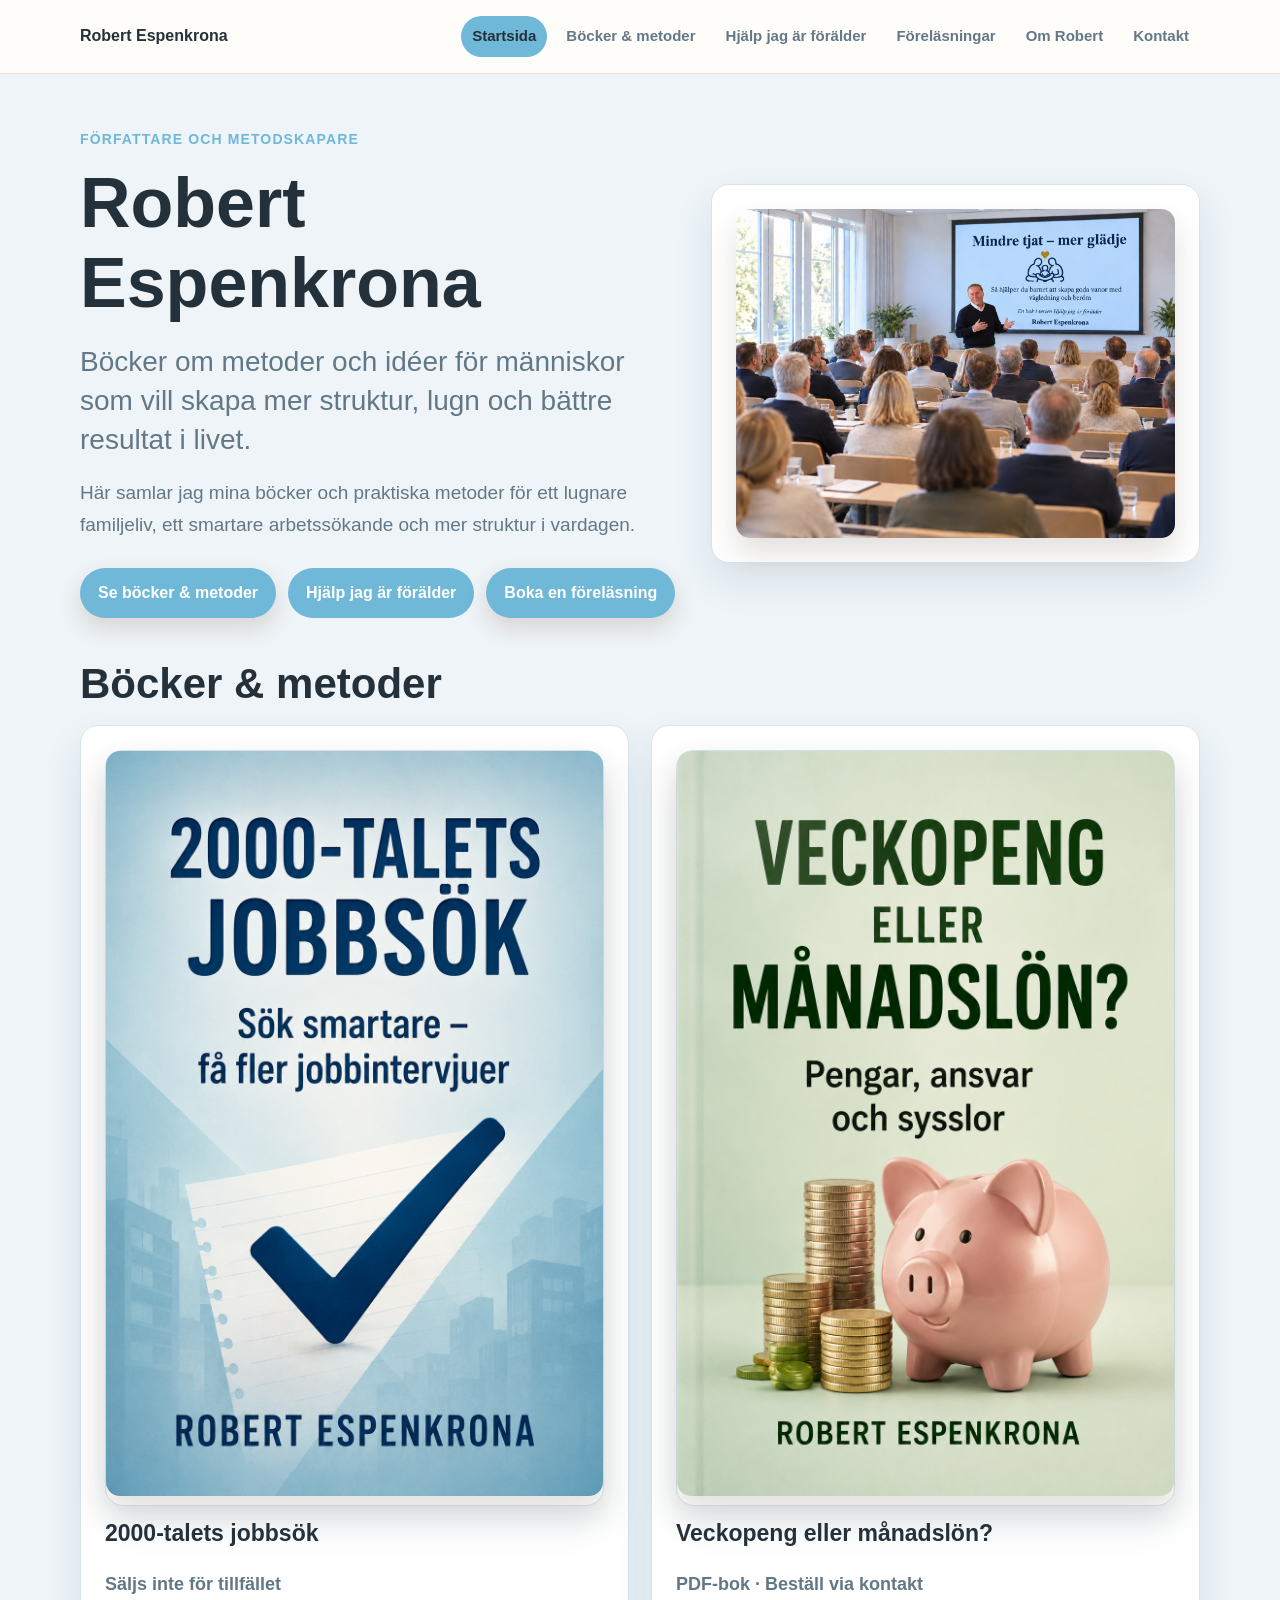
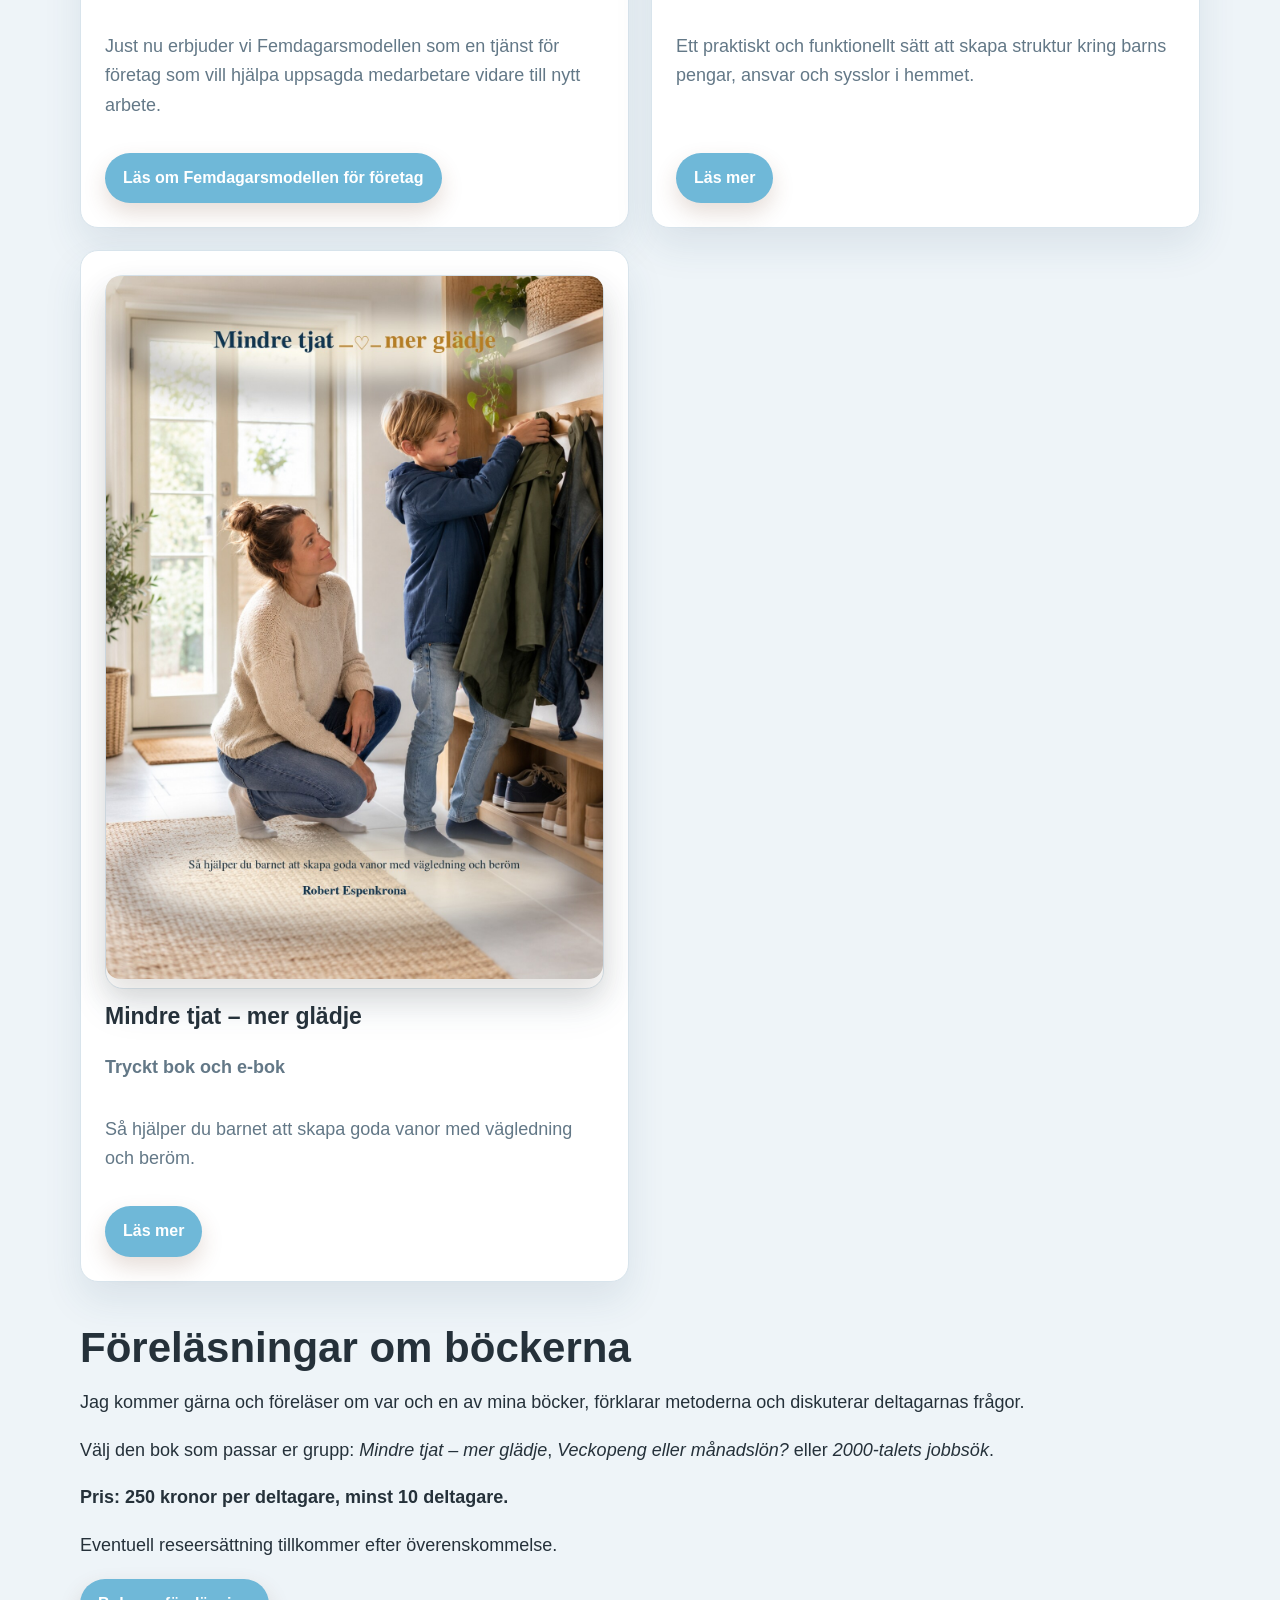
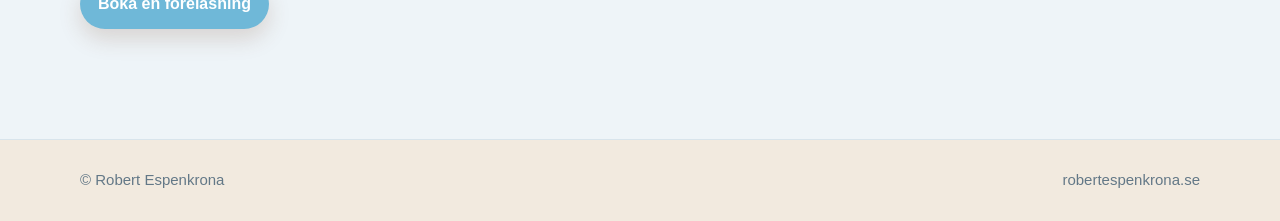
==== commit a166cbbd: "Lägg till Föreläsningar i webbplatsens huvudmeny" ====
--- a/index.html
+++ b/index.html
@@ -16,6 +16,7 @@
         <a href="index.html" aria-current="page">Startsida</a>
         <a href="#bocker-metoder">Böcker &amp; metoder</a>
         <a href="hjalp-jag-ar-foralder.html">Hjälp jag är förälder</a>
+        <a href="#forelasningar">Föreläsningar</a>
         <a href="om-robert.html">Om Robert</a>
         <a href="kontakt.html">Kontakt</a>
       </nav>
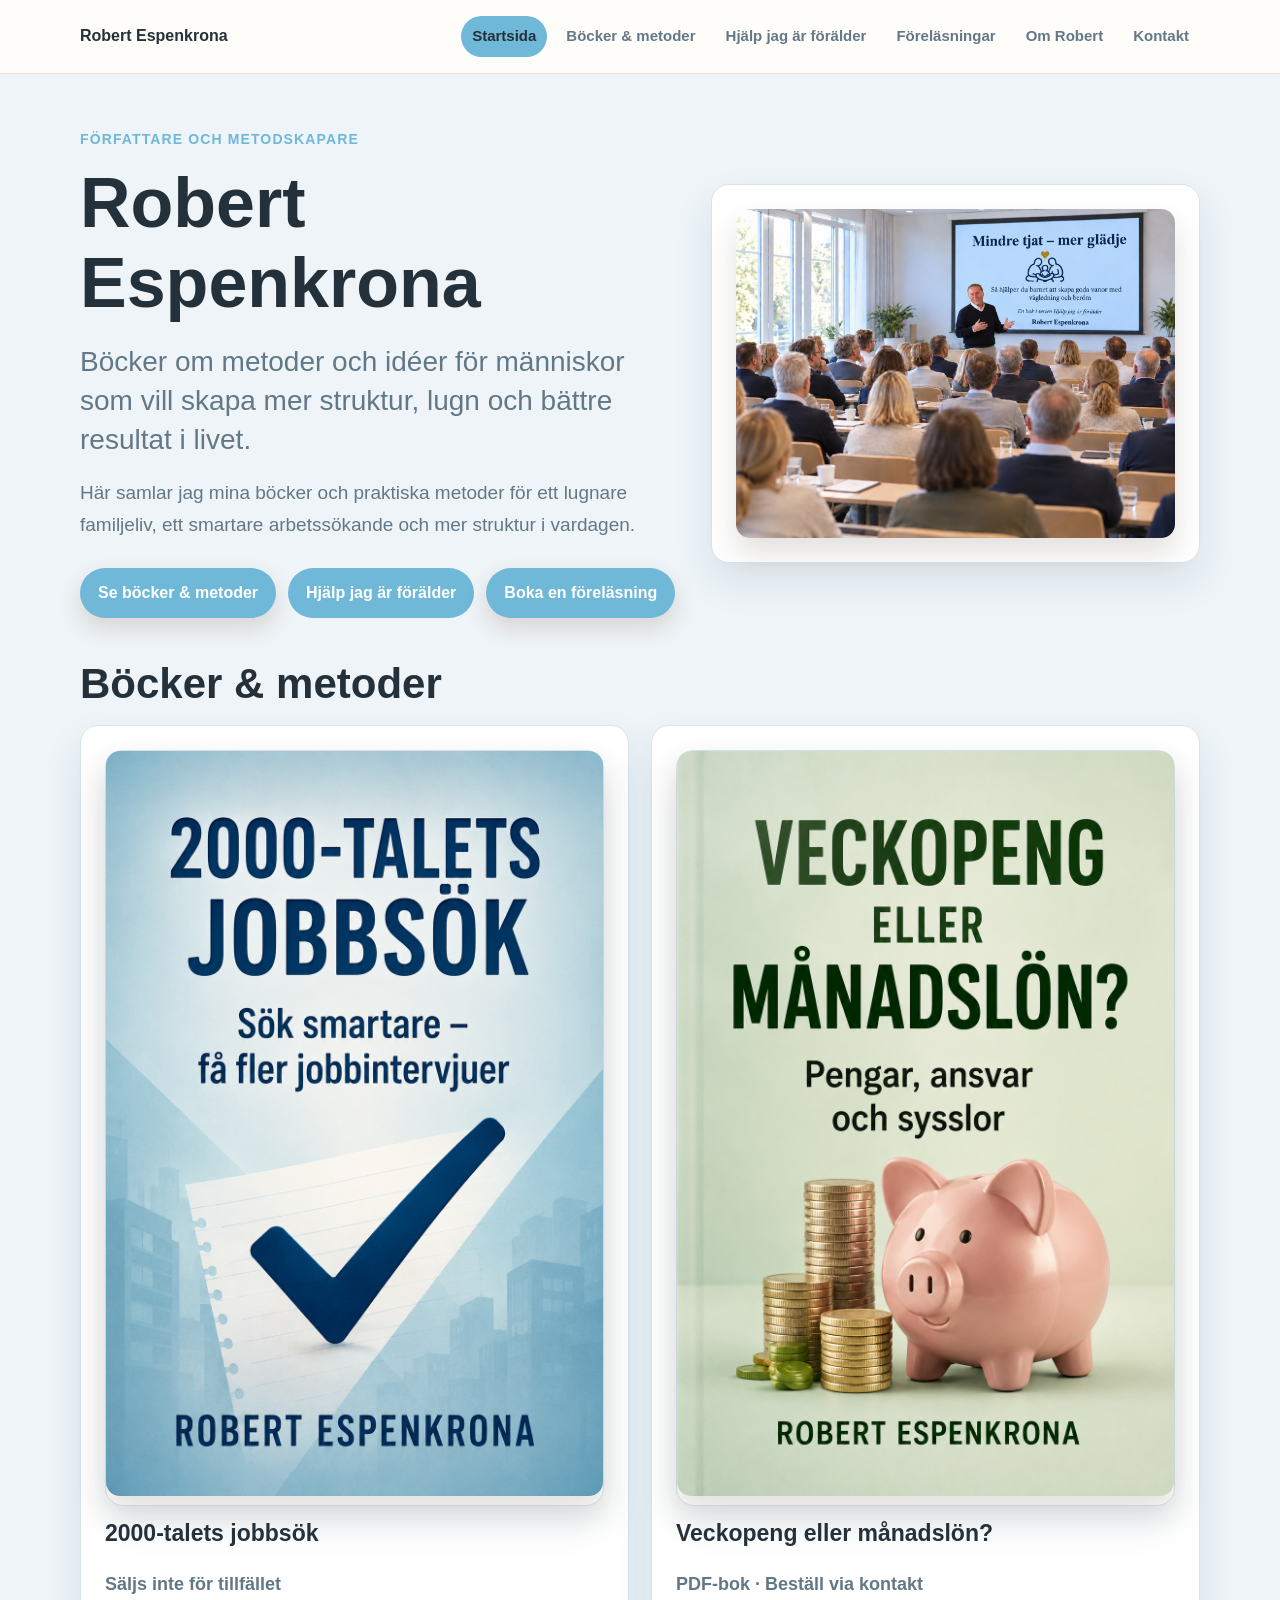
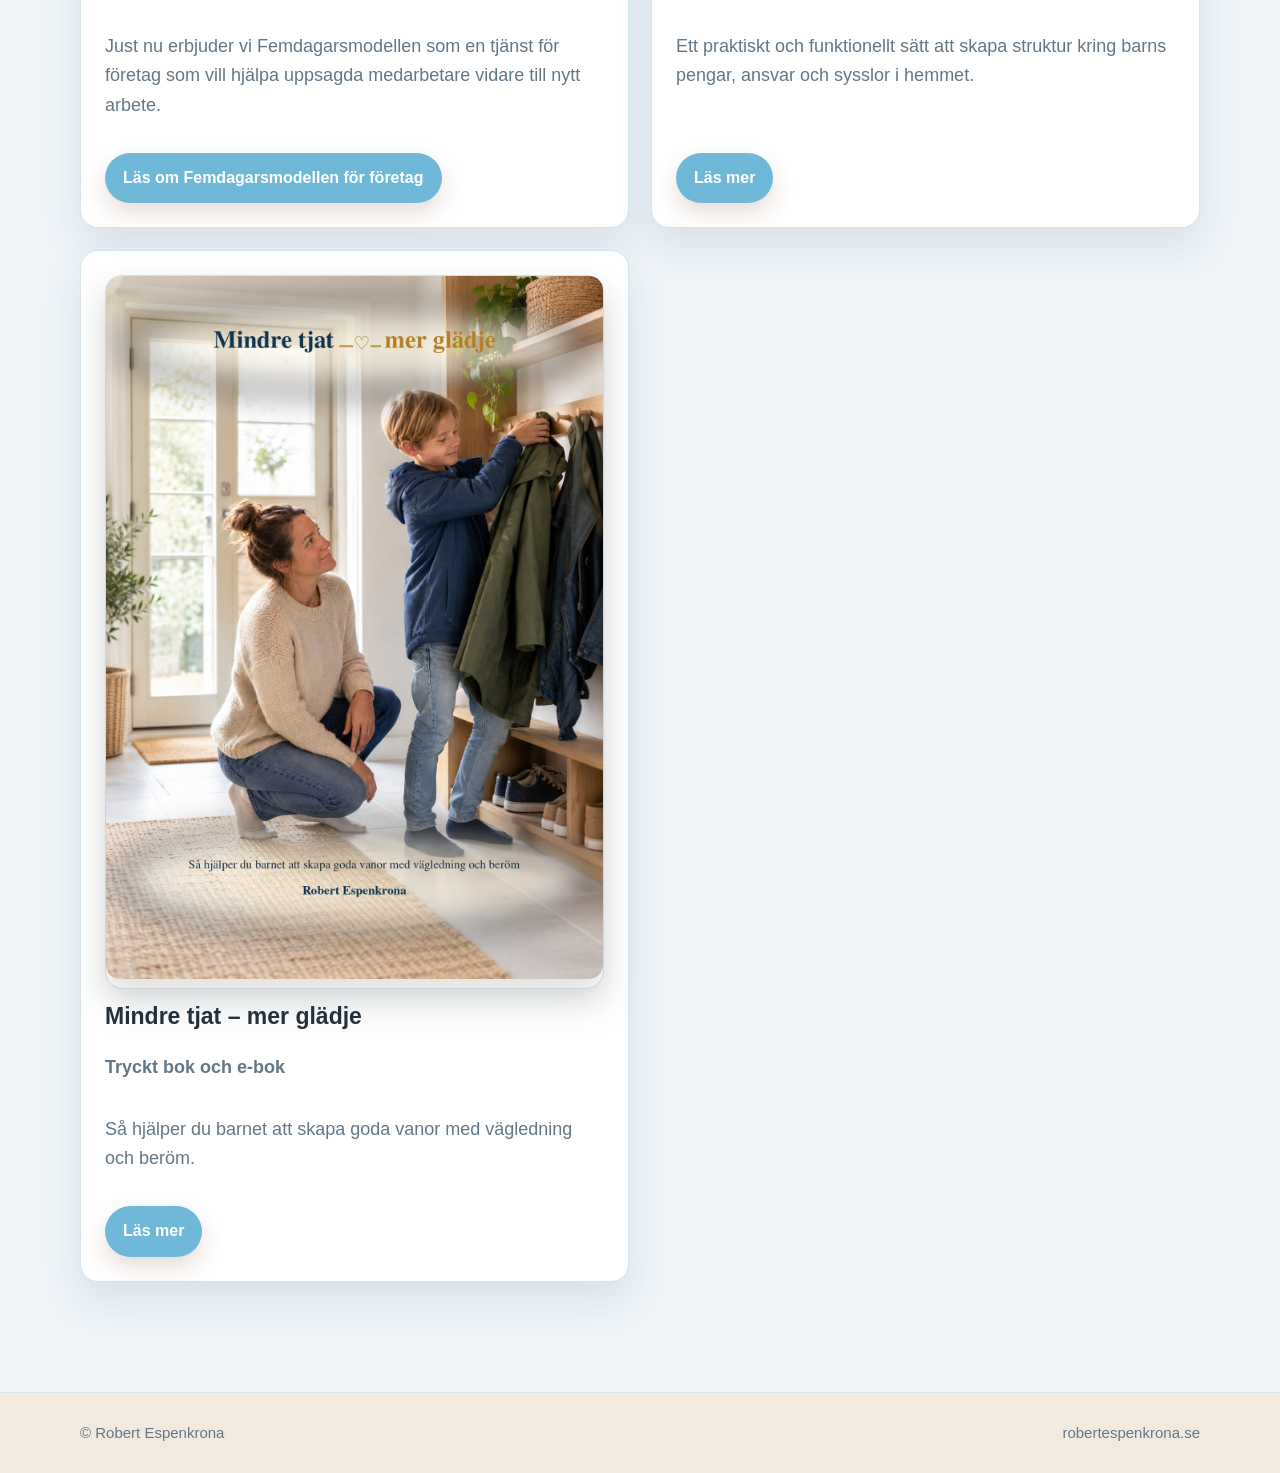
==== commit 5451d3df: "Skapa egen föreläsningssida med större bild, ämnen och bokning" ====
--- a/index.html
+++ b/index.html
@@ -16,7 +16,7 @@
         <a href="index.html" aria-current="page">Startsida</a>
         <a href="#bocker-metoder">Böcker &amp; metoder</a>
         <a href="hjalp-jag-ar-foralder.html">Hjälp jag är förälder</a>
-        <a href="#forelasningar">Föreläsningar</a>
+        <a href="forelasningar.html">Föreläsningar</a>
         <a href="om-robert.html">Om Robert</a>
         <a href="kontakt.html">Kontakt</a>
       </nav>
@@ -33,7 +33,7 @@
         <div class="actions">
           <a class="button" href="#bocker-metoder">Se böcker &amp; metoder</a>
           <a class="button secondary" href="hjalp-jag-ar-foralder.html">Hjälp jag är förälder</a>
-          <a class="button" href="#forelasningar">Boka en föreläsning</a>
+          <a class="button" href="forelasningar.html">Boka en föreläsning</a>
         </div>
       </div>
       <div class="book-visual hero-image" aria-label="Illustration av Robert som föreläsare">
@@ -67,14 +67,6 @@
         </article>
       </div>
     </section>
-    <section class="section" id="forelasningar">
-      <h2>Föreläsningar om böckerna</h2>
-      <p>Jag kommer gärna och föreläser om var och en av mina böcker, förklarar metoderna och diskuterar deltagarnas frågor.</p>
-      <p>Välj den bok som passar er grupp: <em>Mindre tjat – mer glädje</em>, <em>Veckopeng eller månadslön?</em> eller <em>2000-talets jobbsök</em>.</p>
-      <p><strong>Pris: 250 kronor per deltagare, minst 10 deltagare.</strong></p>
-      <p>Eventuell reseersättning tillkommer efter överenskommelse.</p>
-      <a class="button" href="kontakt.html">Boka en föreläsning</a>
-    </section>
   </main>
 
   <footer class="footer">
